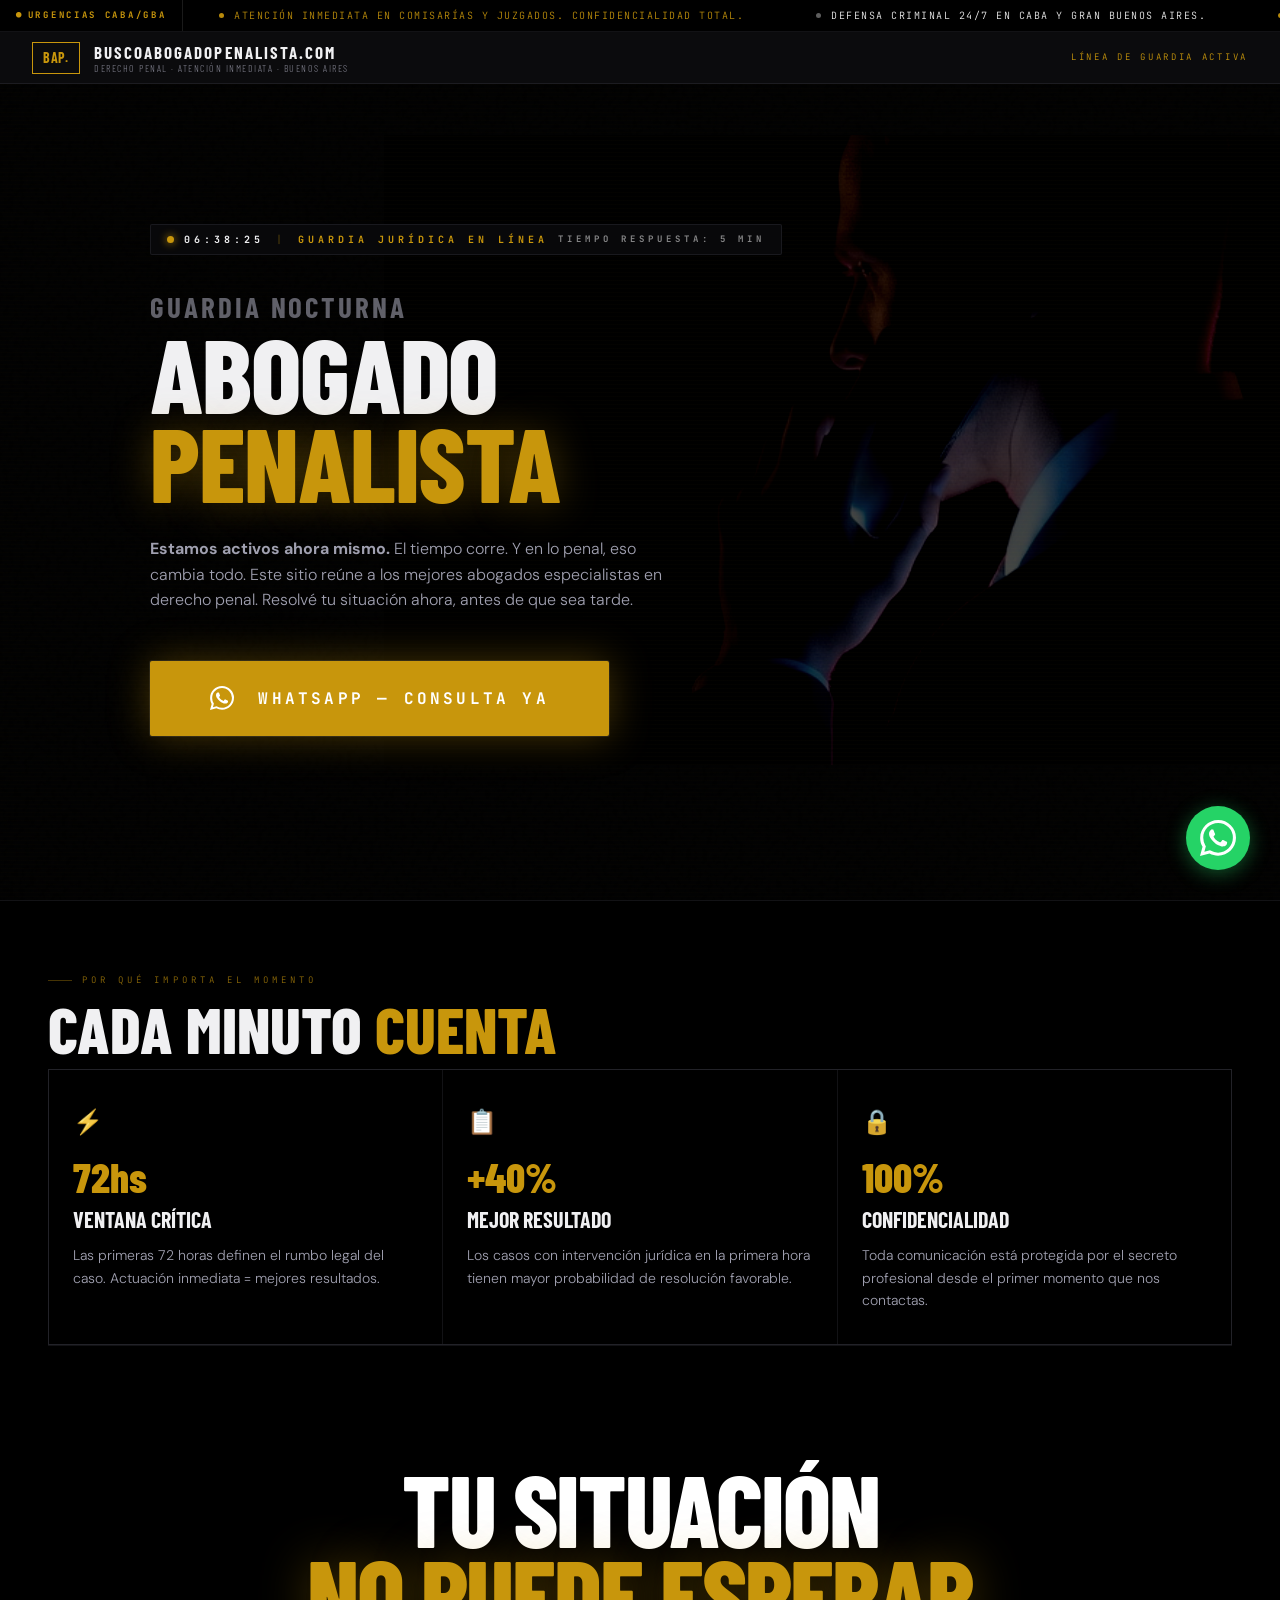
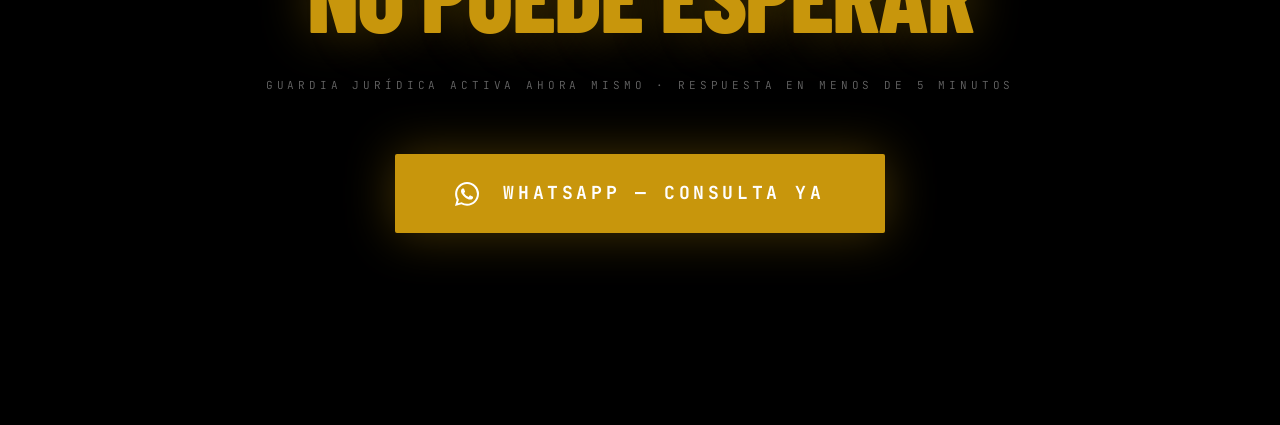
==== urgencia/index.html @ 3ae57761 "Ajuste de imagen hero en version mobile para mejor visibilidad del abogado" ====
<!DOCTYPE html>
<html lang="es">
<head>
<meta charset="UTF-8">
<meta name="viewport" content="width=device-width, initial-scale=1.0">
<title>Abogado Penalista Urgencias 24/7 en CABA y GBA</title>
<meta name="description" content="¿Necesitas un abogado penalista urgente en CABA o GBA? Defensa criminal 24/7, excarcelaciones, hábeas corpus y asistencia inmediata en comisarías.">
<link href="https://fonts.googleapis.com/css2?family=Barlow+Condensed:wght@400;600;700;800&family=JetBrains+Mono:wght@400;700&family=DM+Sans:wght@300;400;500;600&display=swap" rel="stylesheet">
<link rel="canonical" href="https://buscoabogadopenalista.com/urgencia/">
<link rel="icon" type="image/png" href="favicon.png">
<!-- Schema Markup LocalBusiness -->
<script type="application/ld+json">
{
  "@context": "https://schema.org",
  "@type": "LegalService",
  "name": "Abogado Penalista - Guardia de Urgencias",
  "image": "https://buscoabogadopenalista.com/GSC%20image.png",
  "url": "https://buscoabogadopenalista.com/urgencia/",
  "telephone": "+5491128011002",
  "address": {
    "@type": "PostalAddress",
    "streetAddress": "Carlos Pellegrini 713",
    "addressLocality": "Ciudad Autónoma de Buenos Aires",
    "postalCode": "C1009",
    "addressCountry": "AR"
  },
  "areaServed": ["Ciudad Autónoma de Buenos Aires", "Gran Buenos Aires"],
  "openingHoursSpecification": {
    "@type": "OpeningHoursSpecification",
    "dayOfWeek": [
      "Monday", "Tuesday", "Wednesday", "Thursday", "Friday", "Saturday", "Sunday"
    ],
    "opens": "00:00",
    "closes": "23:59"
  }
}
</script>
<style>
:root {
  --bg: #000000;
  --bg2: #000000;
  --bg-card: #08080a;
  --red: #c8960c; 
  --red2: #e8b830;
  --red-dim: rgba(200,150,12,0.12);
  --red-glow: rgba(200,150,12,0.35);
  --amber: #d4a020;
  --green: #a07828;
  --white: #f0f0f2;
  --muted: #a0a0b0;
  --muted2: #362a12;
  --border: rgba(180,180,200,0.10);
  --border2: rgba(180,180,200,0.20);
}

* { margin:0; padding:0; box-sizing:border-box; }
html { scroll-behavior: smooth; }
::-webkit-scrollbar { width: 3px; }
::-webkit-scrollbar-thumb { background: var(--red); }

body {
  background: var(--bg);
  color: var(--white);
  font-family: 'DM Sans', sans-serif;
  font-weight: 300;
  line-height: 1.7;
  font-size: 15px;
  overflow-x: hidden;
}

/* BACKGROUND IMAGE */
.hero-bg {
  position: absolute; top: 0; left: 0; width: 100%; height: 100%;
  object-fit: cover; object-position: right center; z-index: 0;
  filter: brightness(0.3) contrast(1.15) sepia(20%) saturate(1.1);
  pointer-events: none; transform: scale(0.7); transform-origin: right center;
}

/* ── NOISE OVERLAY ── */
body::before {
  content: '';
  position: fixed; inset: 0; z-index: 0;
  background-image: url("data:image/svg+xml,%3Csvg viewBox='0 0 200 200' xmlns='http://www.w3.org/2000/svg'%3E%3Cfilter id='n'%3E%3CfeTurbulence type='fractalNoise' baseFrequency='0.85' numOctaves='4' stitchTiles='stitch'/%3E%3C/filter%3E%3Crect width='100%25' height='100%25' filter='url(%23n)' opacity='0.04'/%3E%3C/svg%3E");
  pointer-events: none; opacity: 0.4;
}

body::after {
  content: '';
  position: fixed; inset: 0; z-index: 0;
  background: transparent;
  pointer-events: none;
}

/* ── TOP TICKER ── */
.ticker-wrap {
  position: fixed; top: 0; left: 0; right: 0; z-index: 200;
  background: var(--bg2);
  border-bottom: 1px solid var(--border);
  height: 32px; overflow: hidden;
  display: flex; align-items: center;
}
.ticker-label {
  flex-shrink: 0; background: #000; color: var(--red);
  font-family: 'JetBrains Mono', monospace; font-size: 9px; font-weight: 700;
  letter-spacing: 0.3em; text-transform: uppercase;
  padding: 0 16px; height: 100%; display: flex; align-items: center;
  border-right: 1px solid rgba(255,255,255,0.1); white-space: nowrap;
}
.ticker-label::before {
  content: '● '; color: var(--red); animation: blink 0.8s step-end infinite; margin-right:4px;
}
.ticker-track { flex: 1; overflow: hidden; position: relative; }
.ticker-inner {
  display: flex; gap: 0; animation: ticker 45s linear infinite; white-space: nowrap;
}
.ticker-item {
  font-family: 'JetBrains Mono', monospace; font-size: 10px; letter-spacing: 0.15em;
  color: #fff; padding: 0 36px; display: flex; align-items: center; gap: 10px; opacity: 0.92;
}
.ticker-item .ti-dot {
  width: 5px; height: 5px; border-radius: 50%; background: rgba(255,255,255,0.4); flex-shrink: 0;
}
.ticker-item.hot { color: var(--red); }
.ticker-item.hot .ti-dot { background: var(--red); }

@keyframes ticker {
  0% { transform: translateX(0); }
  100% { transform: translateX(-50%); }
}

/* ── NAV BAR ── */
.nav {
  position: fixed; top: 32px; left: 0; right: 0; z-index: 100;
  background: rgba(12, 12, 14, 0.96); backdrop-filter: blur(24px);
  border-bottom: 1px solid var(--border);
  display: flex; align-items: center; padding: 0 32px; height: 52px;
  justify-content: space-between;
}
.nav-logo { display:none; }
.nav-brand {
  display:flex; align-items:center; gap:14px;
  text-decoration:none;
}
.nav-brand-mark {
  width:48px; height:32px;
  border:1px solid var(--red);
  display:flex; align-items:center; justify-content:center;
  font-family: 'Barlow Condensed', sans-serif; font-size:14px; font-weight:700;
  color:var(--red); letter-spacing:0.03em;
}
.nav-brand-text {
  display:flex; flex-direction:column;
}
.nav-brand-name {
  font-family: 'Barlow Condensed', sans-serif; font-size:17px; font-weight:700;
  letter-spacing:0.12em; text-transform:uppercase;
  color:var(--white); line-height: 1.2;
}
.nav-brand-sub {
  font-family: 'Barlow Condensed', sans-serif; font-size:10px;
  letter-spacing:0.15em; text-transform:uppercase;
  color:var(--muted); opacity:0.8; line-height:1;
}
.nav-status {
  font-family: 'JetBrains Mono', monospace; font-size: 9px; letter-spacing: 0.3em; text-transform: uppercase;
  color: var(--red); display: flex; align-items: center; gap: 8px;
}
.nav-cta {
  background: var(--red); color: #fff; font-family: 'JetBrains Mono', monospace;
  font-size: 10px; font-weight: 700; letter-spacing: 0.2em;
  text-transform: uppercase; text-decoration: none;
  padding: 8px 20px; border-radius: 2px; border: 1px solid rgba(255,255,255,0.1);
  transition: all 0.2s; box-shadow: 0 0 20px rgba(200,150,12,0.3);
}
.nav-cta:hover {
  background: var(--red2); box-shadow: 0 0 30px rgba(200,150,12,0.5);
}

/* ── HERO ── */
.hero {
  position: relative; z-index: 1; min-height: 100vh;
  padding: 140px 48px 80px; display: flex; flex-direction: column; justify-content: center;
}
.hero::before {
  content: ''; position: absolute; inset: 0; z-index: 1;
  background: repeating-linear-gradient(0deg, transparent, transparent 3px, rgba(200,150,12,0.015) 3px, rgba(200,150,12,0.015) 4px);
  pointer-events: none; animation: scan 8s linear infinite;
}
@keyframes scan {
  0% { background-position: 0 0; }
  100% { background-position: 0 100px; }
}
.hero-glow {
  display: none;
}
@keyframes sweep {
  0% { transform: translateX(0) scaleX(1); }
  100% { transform: translateX(25%) scaleX(0.8); }
}

.hero-inner { position: relative; z-index: 2; max-width: 900px; }

.live-badge {
  display: inline-flex; align-items: center; gap: 10px;
  font-family: 'JetBrains Mono', monospace; font-size: 10px; font-weight: 700; letter-spacing: 0.4em;
  text-transform: uppercase; color: var(--red); border: 1px solid var(--border);
  padding: 6px 16px; border-radius: 2px; background: var(--bg-card); margin-bottom: 32px;
}
.live-badge .lb-dot {
  width: 7px; height: 7px; border-radius: 50%; background: var(--red);
  box-shadow: 0 0 8px var(--red); animation: blink 1s step-end infinite;
}
.live-badge .lb-time { color: rgba(255,255,255,0.5); font-size: 9px; }

@keyframes blink { 0%, 100% { opacity: 1; } 50% { opacity: 0; } }
@keyframes pulse-dot {
  0%, 100% { box-shadow: 0 0 10px var(--red), 0 0 20px var(--red-glow); }
  50% { box-shadow: 0 0 16px var(--red2), 0 0 35px var(--red-glow); }
}

.hero-headline {
  font-family: 'Barlow Condensed', sans-serif;
  font-size: clamp(54px, 9vw, 120px); font-weight: 800;
  line-height: 0.84; letter-spacing: -0.01em; color: var(--white); text-transform: uppercase;
}
.hero-headline .red { color: var(--red); text-shadow: 0 0 40px var(--red-glow); }
.hero-headline .dim {
  color: rgba(255,255,255,0.2); font-size: clamp(32px, 5vw, 64px); display: block;
}

.hero-sub {
  font-size: 18px; color: var(--muted); max-width: 520px; margin-top: 28px; line-height: 1.8;
}
.hero-sub strong { color: var(--white); font-weight: 500; }

/* CTA buttons */
.hero-actions { display: flex; gap: 16px; flex-wrap: wrap; margin-top: 44px; }
.btn-primary {
  background: var(--red); color: #fff; font-family: 'JetBrains Mono', monospace;
  font-size: 13px; font-weight: 700; letter-spacing: 0.2em; text-transform: uppercase; text-decoration: none;
  padding: 20px 44px; border-radius: 2px; border: none; cursor: pointer;
  display: inline-flex; align-items: center; gap: 12px;
  box-shadow: 0 0 0 1px rgba(255,255,255,0.08), 0 0 40px rgba(200,150,12,0.35); transition: all 0.2s;
  position: relative; overflow: hidden;
}
.btn-primary::after {
  content: ''; position: absolute; inset: 0;
  background: linear-gradient(90deg, transparent, rgba(255,255,255,0.1), transparent);
  transform: translateX(-100%); animation: shimmer 3s ease-in-out infinite;
}
@keyframes shimmer {
  0% { transform: translateX(-100%); }
  50%, 100% { transform: translateX(100%); }
}
.btn-primary:hover { box-shadow: 0 0 0 1px rgba(255,255,255,0.15), 0 0 60px rgba(200,150,12,0.5); transform: translateY(-1px); }

/* ── STATS ROW ── */
.stats-row {
  display: flex; gap: 0; flex-wrap: wrap; border-top: 1px solid var(--border); border-bottom: 1px solid var(--border);
  margin-top: 64px; position: relative; z-index: 2; background: rgba(12,12,14,0.6);
}
.stat-item {
  flex: 1; min-width: 160px; padding: 24px 32px; border-right: 1px solid var(--border); position: relative;
}
.stat-item:last-child { border-right: none; }
.stat-num {
  font-family: 'Barlow Condensed', sans-serif; font-size: 42px; font-weight: 700; line-height: 1; color: var(--red);
}
.stat-num.white { color: var(--white); }
.stat-num.amber { color: var(--amber); }
.stat-label {
  font-family: 'JetBrains Mono', monospace; font-size: 8px; letter-spacing: 0.35em; text-transform: uppercase;
  color: var(--muted); margin-top: 4px;
}

/* ── LIVE FEED SECTION ── */
.section {
  position: relative; z-index: 1; padding: 72px 48px; border-top: 1px solid var(--border);
}
.sec-eye {
  font-family: 'JetBrains Mono', monospace; font-size: 9px; letter-spacing: 0.45em; text-transform: uppercase;
  color: var(--red); opacity: 0.7; margin-bottom: 12px; display: flex; align-items: center; gap: 10px;
}
.sec-eye::before { content:''; flex: 0 0 24px; height:1px; background:var(--red); opacity:0.5; }
.sec-title {
  font-family: 'Barlow Condensed', sans-serif; font-size: clamp(36px, 5vw, 64px); font-weight: 800; text-transform: uppercase;
  line-height: 0.92; color: var(--white); margin-bottom: 10px;
}
.sec-title .red { color: var(--red); }
.sec-intro { color: var(--muted); font-size: 15px; max-width: 540px; margin-bottom: 40px; }

/* ── INCIDENT FEED ── */
.feed-container {
  display: grid; grid-template-columns: 1fr 340px; gap: 24px;
}
@media (max-width: 900px) { .feed-container { grid-template-columns: 1fr; } }

.feed-main { display: flex; flex-direction: column; gap: 1px; }

.feed-item {
  background: var(--bg-card); border: 1px solid var(--border); border-left: 3px solid transparent;
  padding: 22px 22px; display: flex; gap: 16px; align-items: flex-start;
  transition: all 0.2s; cursor: default; position: relative; overflow: hidden;
  animation: fadeIn 0.5s ease both;
}
.feed-item:hover { border-left-color: var(--red); background: var(--bg2); }
.feed-item.new { border-left-color: var(--red); animation: newItem 0.6s ease both; }
@keyframes newItem {
  0% { opacity: 0; transform: translateX(-8px); background: var(--bg2); }
  100% { opacity: 1; transform: translateX(0); background: var(--bg-card); }
}
@keyframes fadeIn {
  0% { opacity: 0; transform: translateY(6px); }
  100% { opacity: 1; transform: translateY(0); }
}
.fi-time {
  font-family: 'JetBrains Mono', monospace; font-size: 10px; color: var(--red); white-space: nowrap;
  flex-shrink: 0; padding-top: 2px; letter-spacing: 0.05em;
}
.fi-content { flex: 1; }
.fi-type {
  font-family: 'JetBrains Mono', monospace; font-size: 8px; letter-spacing: 0.35em; text-transform: uppercase;
  color: var(--muted); margin-bottom: 4px;
}
.fi-title { font-size: 14px; font-weight: 500; color: var(--white); line-height: 1.5; }
.fi-meta { font-family: 'JetBrains Mono', monospace; font-size: 9px; color: var(--muted); margin-top: 4px; }
.fi-badge {
  font-family: 'JetBrains Mono', monospace; font-size: 8px; letter-spacing: 0.2em; text-transform: uppercase;
  padding: 3px 8px; border-radius: 2px; white-space: nowrap; flex-shrink: 0; align-self: center;
}
.fi-badge.urgent { background: rgba(200,150,12,0.15); color: var(--red); border: 1px solid rgba(200,150,12,0.25); }
.fi-badge.active { background: rgba(160,120,40,0.08); color: var(--green); border: 1px solid rgba(160,120,40,0.2); }
.fi-badge.pending { background: rgba(212,160,32,0.1); color: var(--amber); border: 1px solid rgba(212,160,32,0.2); }

/* ── SIDEBAR PANEL ── */
.feed-sidebar { display: flex; flex-direction: column; gap: 16px; }
.sidebar-panel { background: var(--bg-card); border: 1px solid var(--border); padding: 22px; }
.sp-title {
  font-family: 'JetBrains Mono', monospace; font-size: 9px; letter-spacing: 0.35em; text-transform: uppercase;
  color: var(--red); margin-bottom: 18px; opacity: 0.8;
}

/* Clock */
.live-clock {
  font-family: 'Barlow Condensed', sans-serif; font-size: 56px; font-weight: 700; line-height: 1; color: var(--white);
  text-shadow: 0 0 20px var(--red-glow); letter-spacing: 0.05em;
}
.clock-date {
  font-family: 'JetBrains Mono', monospace; font-size: 10px; color: var(--muted); letter-spacing: 0.2em;
  text-transform: uppercase; margin-top: 4px;
}
.clock-status {
  margin-top: 16px; padding-top: 16px; border-top: 1px solid var(--border);
  display: flex; align-items: center; gap: 10px;
  font-family: 'JetBrains Mono', monospace; font-size: 10px; color: var(--green); letter-spacing: 0.15em;
}
.clock-status .csdot {
  width: 8px; height: 8px; border-radius: 50%; background: var(--green); flex-shrink: 0; box-shadow: 0 0 8px var(--green);
  animation: blink 1.5s ease-in-out infinite;
}

/* Crash counter */
.crash-counter { text-align: center; padding: 8px 0; }
.cc-num {
  font-family: 'Barlow Condensed', sans-serif; font-size: 80px; font-weight: 800; line-height: 1; color: var(--red);
  text-shadow: 0 0 40px var(--red-glow); display: block;
}
.cc-label {
  font-family: 'JetBrains Mono', monospace; font-size: 9px; letter-spacing: 0.3em; text-transform: uppercase;
  color: var(--muted); display: block; margin-top: 4px;
}
.cc-sub {
  font-family: 'JetBrains Mono', monospace; font-size: 8px; color: var(--red); margin-top: 8px; opacity: 0.7;
  display: flex; align-items: center; justify-content: center; gap: 6px;
}

/* ── WHY NOW BOX ── */
.urgency-grid {
  display: grid; grid-template-columns: repeat(auto-fit, minmax(240px, 1fr));
  gap: 1px; background: var(--border); border: 1px solid var(--border);
}
.ug-cell { background: var(--bg); padding: 32px 24px; transition: background 0.2s; }
.ug-cell:hover { background: var(--bg2); }
.ug-icon { font-size: 24px; margin-bottom: 12px; display: block; filter: grayscale(0.2); }
.ug-num { font-family: 'Barlow Condensed', sans-serif; font-size: 42px; font-weight: 800; line-height: 1; color: var(--red); }
.ug-title { font-family:'Barlow Condensed', sans-serif; font-size: 22px; font-weight: 700; text-transform: uppercase; color: var(--white); margin-top: 4px; margin-bottom: 6px; }
.ug-desc { font-size: 14px; color: var(--muted); line-height: 1.6; }

/* ── CONTACT FORM ── */
.contact-box { background: var(--bg-card); padding: 48px; border: 1px solid var(--border); border-top: 3px solid var(--red); margin-top: 40px; }
.cb-title { font-family: 'Barlow Condensed', sans-serif; font-size: 32px; font-weight: 700; color: var(--white); margin-bottom: 8px; text-transform: uppercase; }
.cb-desc { color: var(--muted); font-size: 14px; margin-bottom: 24px; }
.quick-form { display: grid; grid-template-columns: 1fr 1fr; gap: 16px; }
@media (max-width: 600px) { .quick-form { grid-template-columns: 1fr; } }
.q-input { background: var(--bg); border: 1px solid var(--border); padding: 16px 20px; color: var(--white); font-size: 16px; border-radius: 2px; outline: none; }
.q-input:focus { border-color: var(--red); }
.q-submit {
  grid-column: 1 / -1; background: #25D366; color: #fff; border: none; padding: 18px; font-size: 14px; font-weight: 700;
  text-transform: uppercase; letter-spacing: 0.1em; cursor: pointer; display: flex; align-items: center; justify-content: center; gap: 12px; border-radius: 2px; transition: 0.2s;
}
.q-submit:hover { background: #1ebd5a; }
.q-submit svg { width: 22px; height: 22px; fill: currentColor; }

/* ── FLOATING WHATSAPP ── */
.float-wa {
  position: fixed; bottom: 30px; right: 30px; z-index: 999;
  background: #25D366; width: 64px; height: 64px; border-radius: 50%;
  display: flex; align-items: center; justify-content: center;
  box-shadow: 0 4px 20px rgba(37,211,102,0.4); text-decoration: none; transition: 0.3s;
}
.float-wa:hover { transform: scale(1.1); }
.float-wa svg { width: 36px; height: 36px; fill: #fff; }


/* ══════════════════════════════════════════════ */
/* ══  MOBILE RESPONSIVE  ≤768px              ══ */
/* ══════════════════════════════════════════════ */
@media (max-width: 768px) {
  /* ── TICKER: hidden ── */
  .ticker-wrap { display: none; }

  /* ── NAV: compact ── */
  .nav {
    top: 0; height: 52px; padding: 0 16px;
  }
  .nav-brand-mark { width: 40px; height: 28px; font-size: 12px; }
  .nav-brand-name { font-size: 12px; letter-spacing: 0.08em; }
  .nav-brand-sub { font-size: 8px; letter-spacing: 0.1em; }
  .nav-status { display: none; }

  /* ── HERO: compact ── */
  .hero {
    padding: 80px 20px 50px; min-height: auto;
  }
  .hero-inner {
    padding: 0 !important;
  }
  .hero-bg {
    height: 70vw;
    object-position: center center;
    transform: scale(1.1); transform-origin: center;
    filter: brightness(0.2) contrast(1.15) sepia(20%) saturate(1.1);
  }
  .live-badge {
    font-size: 8px; letter-spacing: 0.2em;
    padding: 5px 10px; margin-bottom: 24px !important;
    flex-wrap: wrap; gap: 6px;
  }
  .live-badge .lb-time { font-size: 8px; }
  .hero-headline {
    font-size: clamp(36px, 9vw, 52px) !important; line-height: 0.88 !important;
    margin-bottom: 20px !important;
  }
  .hero-headline span:first-child {
    font-size: clamp(12px, 3vw, 14px) !important;
    letter-spacing: 0.15em !important; margin-bottom: 6px !important;
  }
  .hero-headline span:nth-child(2),
  .hero-headline span:nth-child(3) {
    font-size: clamp(36px, 11vw, 52px) !important;
  }
  .hero p {
    font-size: 14px !important; margin-bottom: 28px !important;
    line-height: 1.6 !important;
  }
  .btn-primary {
    padding: 16px 28px !important; font-size: 12px !important;
    letter-spacing: 0.15em; width: 100%; max-width: 340px;
    justify-content: center; border-radius: 6px;
  }
  .btn-primary svg {
    width: 20px !important; height: 20px !important;
  }

  /* ── STATS ROW ── */
  .stats-row {
    flex-direction: column; margin-top: 32px;
  }
  .stat-item {
    padding: 16px 20px; border-right: none;
    border-bottom: 1px solid var(--border);
    display: flex; align-items: center; gap: 12px;
  }
  .stat-item:last-child { border-bottom: none; }
  .stat-num { font-size: 28px; }
  .stat-label { font-size: 8px; margin-top: 0; }

  /* ── SECTIONS ── */
  .section { padding: 48px 20px; }
  .sec-eye { font-size: 8px; letter-spacing: 0.3em; margin-bottom: 8px; }
  .sec-title { font-size: clamp(28px, 8vw, 40px); margin-bottom: 8px; }
  .sec-intro { font-size: 14px; margin-bottom: 24px; }

  /* ── URGENCY CARDS: horizontal scroll ── */
  .urgency-grid {
    display: flex; overflow-x: auto; scroll-snap-type: x mandatory;
    -webkit-overflow-scrolling: touch; gap: 0;
    border: none; background: none;
    padding-bottom: 12px;
  }
  .urgency-grid::-webkit-scrollbar { display: none; }
  .ug-cell {
    flex: 0 0 82vw; min-width: 82vw; scroll-snap-align: start;
    padding: 24px 20px; border: 1px solid var(--border);
    margin-right: 8px; border-radius: 4px;
  }
  .ug-icon { font-size: 20px; margin-bottom: 8px; }
  .ug-num { font-size: clamp(36px, 10vw, 48px); }
  .ug-title { font-size: 16px; margin-top: 4px; margin-bottom: 6px; }
  .ug-desc {
    font-size: 13px; line-height: 1.5;
    display: -webkit-box; -webkit-line-clamp: 3;
    -webkit-box-orient: vertical; overflow: hidden;
  }

  /* ── FINAL CTA ── */
  .final-cta {
    padding: 60px 20px !important;
  }
  .final-cta h2 {
    font-size: clamp(36px, 10vw, 64px) !important; margin-bottom: 24px !important;
  }
  .final-cta p {
    font-size: 9px !important; letter-spacing: 0.25em !important;
    margin-bottom: 32px !important;
  }
  .final-cta .btn-primary {
    padding: 18px 32px !important; font-size: 14px !important;
    max-width: 340px; border-radius: 8px;
    height: auto; letter-spacing: 0.12em;
  }

  /* ── FEED ── */
  .feed-container { gap: 12px; }
  .feed-sidebar { display: none; }
  .feed-item { padding: 14px 16px; gap: 10px; }
  .fi-title { font-size: 13px; }
  .fi-time { font-size: 9px; }

  /* ── CONTACT BOX ── */
  .contact-box { padding: 28px 20px; }
  .cb-title { font-size: 24px; }

  /* ── FLOATING WA ── */
  .float-wa {
    bottom: 20px; right: 16px; width: 52px; height: 52px;
  }
  .float-wa svg { width: 28px; height: 28px; }

  /* ── SAFE AREA ── */
  .nav { padding-top: env(safe-area-inset-top, 0); }
  .float-wa { bottom: calc(20px + env(safe-area-inset-bottom, 0)); }
}
</style>
</head>
<body>

<!-- TICKER -->
<div class="ticker-wrap">
  <div class="ticker-label">URGENCIAS CABA/GBA</div>
  <div class="ticker-track">
    <div class="ticker-inner" id="tickerTop">
      <div class="ticker-item hot"><div class="ti-dot"></div>ATENCIÓN INMEDIATA EN COMISARÍAS Y JUZGADOS. CONFIDENCIALIDAD TOTAL.</div>
      <div class="ticker-item"><div class="ti-dot"></div>DEFENSA CRIMINAL 24/7 EN CABA Y GRAN BUENOS AIRES.</div>
      <div class="ticker-item hot"><div class="ti-dot"></div>EXCARCELACIONES Y HÁBEAS CORPUS TRAMITADOS EN EL DÍA.</div>
      <div class="ticker-item"><div class="ti-dot"></div>LOS PRIMEROS MINUTOS DE UNA DETENCIÓN SON CRÍTICOS. CONTACTA AHORA.</div>
      <div class="ticker-item hot"><div class="ti-dot"></div>ATENCIÓN INMEDIATA EN COMISARÍAS Y JUZGADOS. CONFIDENCIALIDAD TOTAL.</div>
      <div class="ticker-item"><div class="ti-dot"></div>DEFENSA CRIMINAL 24/7 EN CABA Y GRAN BUENOS AIRES.</div>
    </div>
  </div>
</div>

<!-- NAV -->
<nav class="nav">
  <a href="../" class="nav-brand">
    <div class="nav-brand-mark">BAP.</div>
    <div class="nav-brand-text">
      <span class="nav-brand-name">buscoabogadopenalista.com</span>
      <span class="nav-brand-sub">Derecho Penal · Atención Inmediata · Buenos Aires</span>
    </div>
  </a>
  <div class="nav-status">
    <span>LÍNEA DE GUARDIA ACTIVA</span>
  </div>

</nav>

<!-- HERO -->
<section class="hero">
  <img src="Imagen Abogado.jpeg" alt="Abogado Penalista Urgencia" class="hero-bg" />
  <div class="hero-glow"></div>
  <div class="hero-inner" style="text-align: left; padding: 0 5vw 0 8vw; width: 100%;">
    <div class="live-badge" style="justify-content: flex-start; margin-bottom: 40px;">
      <div class="lb-dot"></div>
      <span id="heroClock" style="color: var(--white); font-weight: 700;">00:00:00</span>
      <span style="opacity: 0.3; margin: 0 2px;">|</span>
      <span>GUARDIA JURÍDICA EN LÍNEA</span>
      <span class="lb-time">TIEMPO RESPUESTA: 5 MIN</span>
    </div>
    <h1 class="hero-headline" style="text-align: left; margin-bottom: 30px; line-height: 0.85;">
      <span style="font-size: clamp(17px, 3vw, 29px); display: block; color: var(--muted); opacity: 0.6; font-family: 'Barlow Condensed', sans-serif; font-weight: 700; text-transform: uppercase; letter-spacing: 0.1em; margin-bottom: 8px;">GUARDIA NOCTURNA</span>
      <span style="font-size: clamp(42px, 9vw, 105px); display: block; color: var(--white); font-family: 'Barlow Condensed', sans-serif; font-weight: 800; text-transform: uppercase;">ABOGADO</span>
      <span style="font-size: clamp(42px, 9vw, 105px); display: block; color: var(--red); text-shadow: 0 0 40px var(--red-glow); font-family: 'Barlow Condensed', sans-serif; font-weight: 800; text-transform: uppercase; margin-bottom: 0;">PENALISTA</span>
    </h1>
    <p style="font-family: 'DM Sans', sans-serif; font-size: 16px; color: var(--muted); max-width: 540px; margin-bottom: 48px; line-height: 1.6; text-align: left;">
      <strong>Estamos activos ahora mismo.</strong> El tiempo corre. Y en lo penal, eso cambia todo. Este sitio reúne a los mejores abogados especialistas en derecho penal. Resolvé tu situación ahora, antes de que sea tarde.
    </p>
    <div class="hero-actions" style="justify-content: flex-start;">
      <a href="https://wa.me/5491128011002" class="btn-primary" target="_blank" style="padding: 24px 60px; font-size: 16px;">
        <svg width="24" height="24" viewBox="0 0 24 24" fill="currentColor" style="margin-right: 12px;"><path d="M17.472 14.382c-.297-.149-1.758-.867-2.03-.967-.273-.099-.471-.148-.67.15-.197.297-.767.966-.94 1.164-.173.199-.347.223-.644.075-.297-.15-1.255-.463-2.39-1.475-.883-.788-1.48-1.761-1.653-2.059-.173-.297-.018-.458.13-.606.134-.133.298-.347.446-.52.149-.174.198-.298.298-.497.099-.198.05-.371-.025-.52-.075-.149-.669-1.612-.916-2.207-.242-.579-.487-.5-.669-.51-.173-.008-.371-.01-.57-.01-.198 0-.52.074-.792.372-.272.297-1.04 1.016-1.04 2.479 0 1.462 1.065 2.875 1.213 3.074.149.198 2.096 3.2 5.077 4.487.709.306 1.262.489 1.694.625.712.227 1.36.195 1.871.118.571-.085 1.758-.719 2.006-1.413.248-.694.248-1.289.173-1.413-.074-.124-.272-.198-.57-.347m-5.421 7.403h-.004a9.87 9.87 0 01-5.031-1.378l-.361-.214-3.741.982.998-3.648-.235-.374a9.86 9.86 0 01-1.51-5.26c.001-5.45 4.436-9.884 9.888-9.884 2.64 0 5.122 1.03 6.988 2.898a9.825 9.825 0 012.893 6.994c-.003 5.45-4.437 9.884-9.885 9.884m8.413-18.297A11.815 11.815 0 0012.05 0C5.495 0 .104 5.396.101 11.954c0 2.096.549 4.145 1.595 5.945L0 24l6.335-1.652c1.728.948 3.69 1.446 5.71 1.447h.005c6.554 0 11.947-5.395 11.95-11.953a11.815 11.815 0 00-3.536-8.42"/></svg>
        WHATSAPP — CONSULTA YA
      </a>
    </div>
  </div>


</section>



<!-- WHY NOW -->
<section class="section section-alt">
  <div class="sec-eye">Por qué importa el momento</div>
  <h2 class="sec-title">CADA MINUTO <span class="red">CUENTA</span></h2>
  <div class="urgency-grid">
    <div class="ug-cell">
      <span class="ug-icon">⚡</span>
      <div class="ug-num">72hs</div>
      <div class="ug-title">Ventana crítica</div>
      <div class="ug-desc">Las primeras 72 horas definen el rumbo legal del caso. Actuación inmediata = mejores resultados.</div>
    </div>
    <div class="ug-cell">
      <span class="ug-icon">📋</span>
      <div class="ug-num">+40%</div>
      <div class="ug-title">Mejor resultado</div>
      <div class="ug-desc">Los casos con intervención jurídica en la primera hora tienen mayor probabilidad de resolución favorable.</div>
    </div>
    <div class="ug-cell">
      <span class="ug-icon">🔒</span>
      <div class="ug-num">100%</div>
      <div class="ug-title">Confidencialidad</div>
      <div class="ug-desc">Toda comunicación está protegida por el secreto profesional desde el primer momento que nos contactas.</div>
    </div>
  </div>
  
  <div class="final-cta" style="text-align: center; padding: 120px 24px; border-top: 1px solid var(--border); background: #000; display: flex; flex-direction: column; align-items: center; justify-content: center;">
    <h2 style="font-family: 'Barlow Condensed', sans-serif; font-size: clamp(48px, 10vw, 100px); font-weight: 800; line-height: 0.85; text-transform: uppercase; margin-bottom: 40px; letter-spacing: -0.02em;">
      <span style="color: #fff; display: block;">TU SITUACIÓN</span>
      <span style="color: var(--red); display: block; text-shadow: 0 0 50px var(--red-glow);">NO PUEDE ESPERAR</span>
    </h2>
    <p style="font-family: 'JetBrains Mono', monospace; font-size: 11px; letter-spacing: 0.35em; color: rgba(255,255,255,0.4); margin-bottom: 60px; text-transform: uppercase;">
      GUARDIA JURÍDICA ACTIVA AHORA MISMO · RESPUESTA EN MENOS DE 5 MINUTOS
    </p>
    <a href="https://wa.me/5491128011002" class="btn-primary" style="padding: 24px 60px; font-size: 18px; background: var(--red); box-shadow: 0 0 50px var(--red-glow); border: none;">
      <svg width="24" height="24" viewBox="0 0 24 24" fill="currentColor" style="margin-right: 12px;"><path d="M17.472 14.382c-.297-.149-1.758-.867-2.03-.967-.273-.099-.471-.148-.67.15-.197.297-.767.966-.94 1.164-.173.199-.347.223-.644.075-.297-.15-1.255-.463-2.39-1.475-.883-.788-1.48-1.761-1.653-2.059-.173-.297-.018-.458.13-.606.134-.133.298-.347.446-.52.149-.174.198-.298.298-.497.099-.198.05-.371-.025-.52-.075-.149-.669-1.612-.916-2.207-.242-.579-.487-.5-.669-.51-.173-.008-.371-.01-.57-.01-.198 0-.52.074-.792.372-.272.297-1.04 1.016-1.04 2.479 0 1.462 1.065 2.875 1.213 3.074.149.198 2.096 3.2 5.077 4.487.709.306 1.262.489 1.694.625.712.227 1.36.195 1.871.118.571-.085 1.758-.719 2.006-1.413.248-.694.248-1.289.173-1.413-.074-.124-.272-.198-.57-.347m-5.421 7.403h-.004a9.87 9.87 0 01-5.031-1.378l-.361-.214-3.741.982.998-3.648-.235-.374a9.86 9.86 0 01-1.51-5.26c.001-5.45 4.436-9.884 9.888-9.884 2.64 0 5.122 1.03 6.988 2.898a9.825 9.825 0 012.893 6.994c-.003 5.45-4.437 9.884-9.885 9.884m8.413-18.297A11.815 11.815 0 0012.05 0C5.495 0 .104 5.396.101 11.954c0 2.096.549 4.145 1.595 5.945L0 24l6.335-1.652c1.728.948 3.69 1.446 5.71 1.447h.005c6.554 0 11.947-5.395 11.95-11.953a11.815 11.815 0 00-3.536-8.42"/></svg>
      WHATSAPP — CONSULTA YA
    </a>
  </div>
</section>

<!-- FLOATING WPP -->
<a href="https://wa.me/5491128011002" class="float-wa" target="_blank" aria-label="Abrir WhatsApp">
  <svg viewBox="0 0 24 24"><path d="M17.472 14.382c-.297-.149-1.758-.867-2.03-.967-.273-.099-.471-.148-.67.15-.197.297-.767.966-.94 1.164-.173.199-.347.223-.644.075-.297-.15-1.255-.463-2.39-1.475-.883-.788-1.48-1.761-1.653-2.059-.173-.297-.018-.458.13-.606.134-.133.298-.347.446-.52.149-.174.198-.298.298-.497.099-.198.05-.371-.025-.52-.075-.149-.669-1.612-.916-2.207-.242-.579-.487-.5-.669-.51-.173-.008-.371-.01-.57-.01-.198 0-.52.074-.792.372-.272.297-1.04 1.016-1.04 2.479 0 1.462 1.065 2.875 1.213 3.074.149.198 2.096 3.2 5.077 4.487.709.306 1.262.489 1.694.625.712.227 1.36.195 1.871.118.571-.085 1.758-.719 2.006-1.413.248-.694.248-1.289.173-1.413-.074-.124-.272-.198-.57-.347m-5.421 7.403h-.004a9.87 9.87 0 01-5.031-1.378l-.361-.214-3.741.982.998-3.648-.235-.374a9.86 9.86 0 01-1.51-5.26c.001-5.45 4.436-9.884 9.888-9.884 2.64 0 5.122 1.03 6.988 2.898a9.825 9.825 0 012.893 6.994c-.003 5.45-4.437 9.884-9.885 9.884m8.413-18.297A11.815 11.815 0 0012.05 0C5.495 0 .104 5.396.101 11.954c0 2.096.549 4.145 1.595 5.945L0 24l6.335-1.652c1.728.948 3.69 1.446 5.71 1.447h.005c6.554 0 11.947-5.395 11.95-11.953a11.815 11.815 0 00-3.536-8.42"/></svg>
</a>

<script>
// CLOCK
function updateClock() {
  const d = new Date();
  const timeStr = d.getHours().toString().padStart(2,'0') + ':' + 
                  d.getMinutes().toString().padStart(2,'0') + ':' + 
                  d.getSeconds().toString().padStart(2,'0');
  
  if (document.getElementById('heroClock')) {
    document.getElementById('heroClock').textContent = timeStr;
  }
}
setInterval(updateClock, 1000);
updateClock();

// WHATSAPP QUCIK FORM
const urgencyForm = document.getElementById('urgencyForm');
if (urgencyForm) {
  urgencyForm.addEventListener('submit', function(e) {
    e.preventDefault();
    const name = this.elements['name'].value.trim();
    const phone = this.elements['phone'].value.trim();
    
    const whatsappNumber = '5491128011002'; // Business WhatsApp
    const text = `🚨 *URGENCIA PENAL* 🚨\n\n*Nombre:* ${name}\n*Teléfono:* ${phone}\n\n*Mensaje:* Necesito asistencia jurídica inmediata. Por favor contactarme a la brevedad.`;
    
    const encodedText = encodeURIComponent(text);
    const whatsappUrl = `https://wa.me/${whatsappNumber}?text=${encodedText}`;
    
    window.open(whatsappUrl, '_blank');
    this.reset();
  });
}
</script>
</body>
</html>
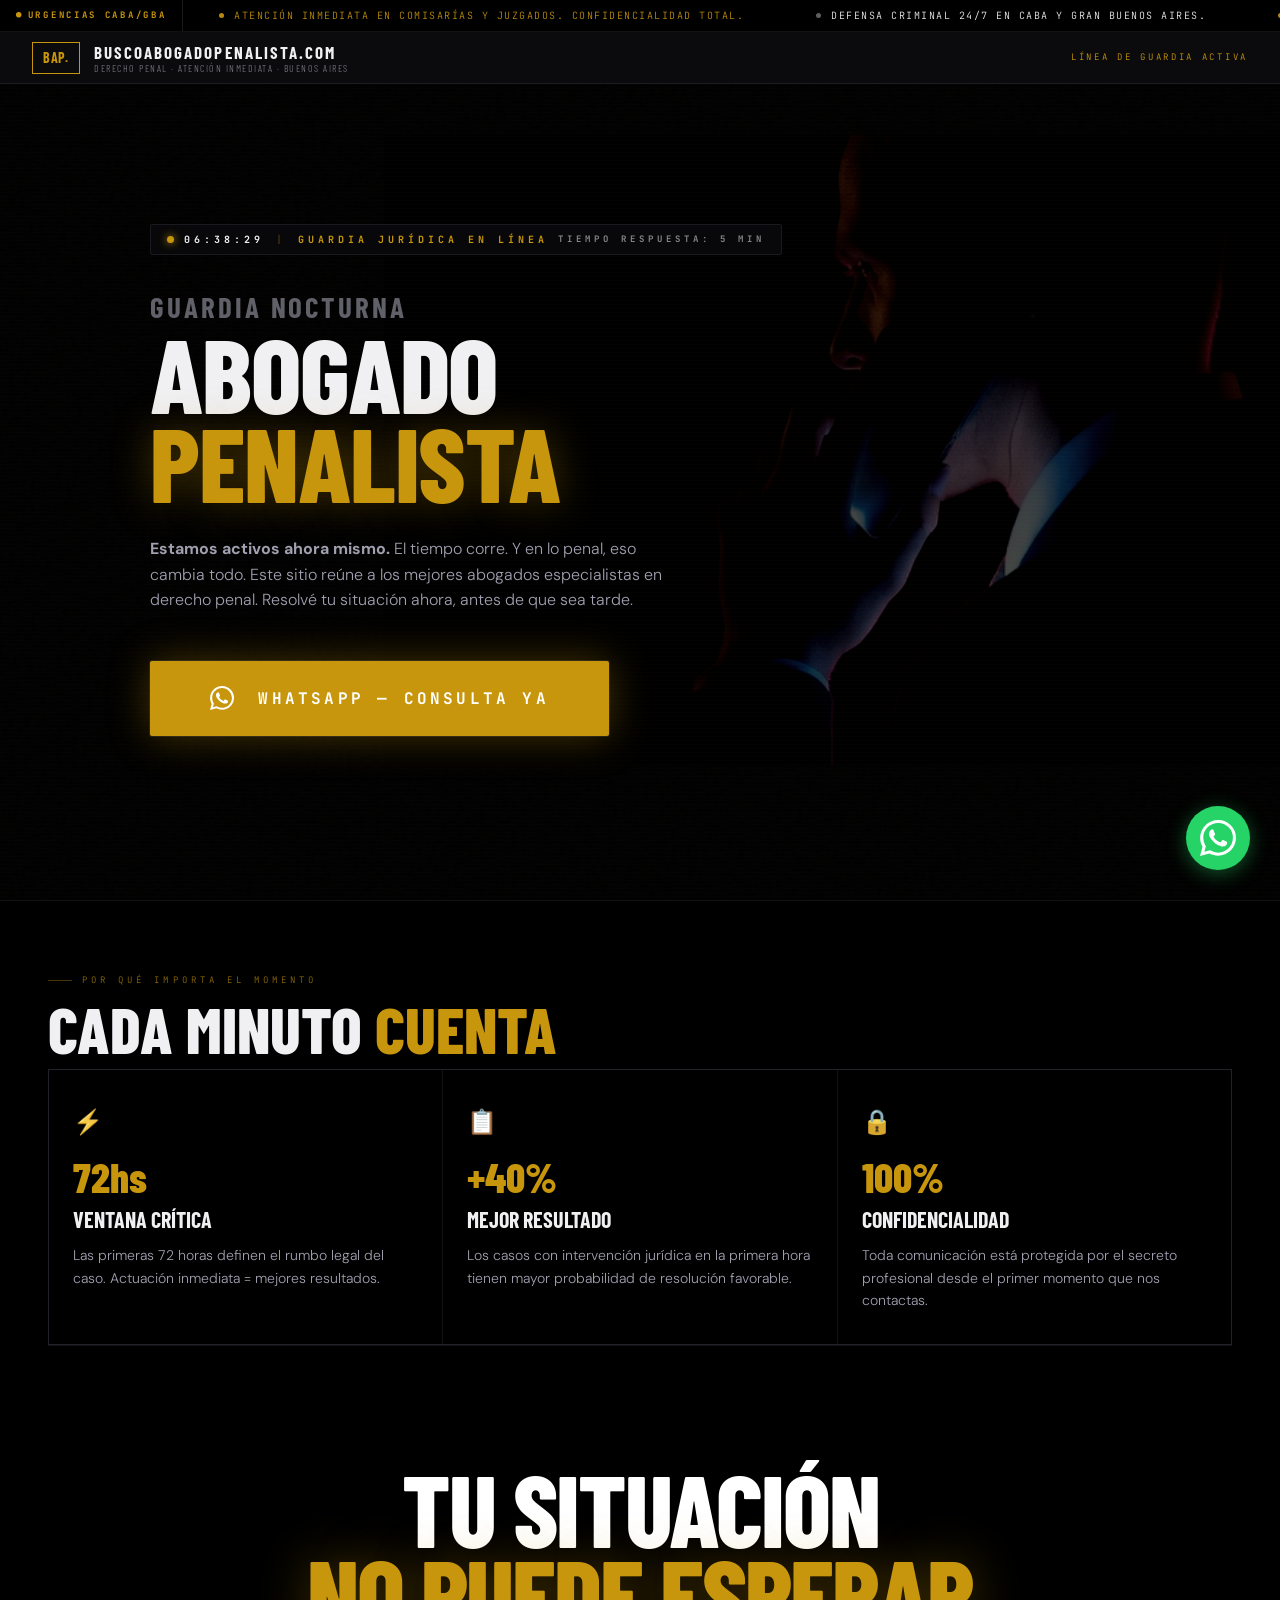
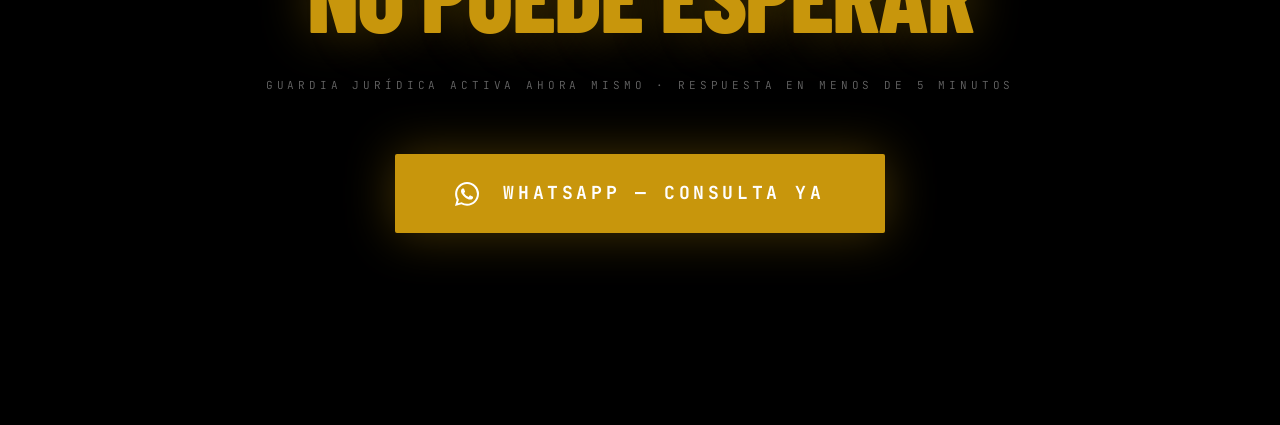
==== commit c0465892: "Ajuste fino de posicionamiento de imagen hero para mostrar al abogado en movil" ====
--- a/urgencia/index.html
+++ b/urgencia/index.html
@@ -436,8 +436,8 @@
     padding: 0 !important;
   }
   .hero-bg {
-    height: 70vw;
-    object-position: center center;
+    height: 85vw;
+    object-position: 90% 10%;
     transform: scale(1.1); transform-origin: center;
     filter: brightness(0.2) contrast(1.15) sepia(20%) saturate(1.1);
   }
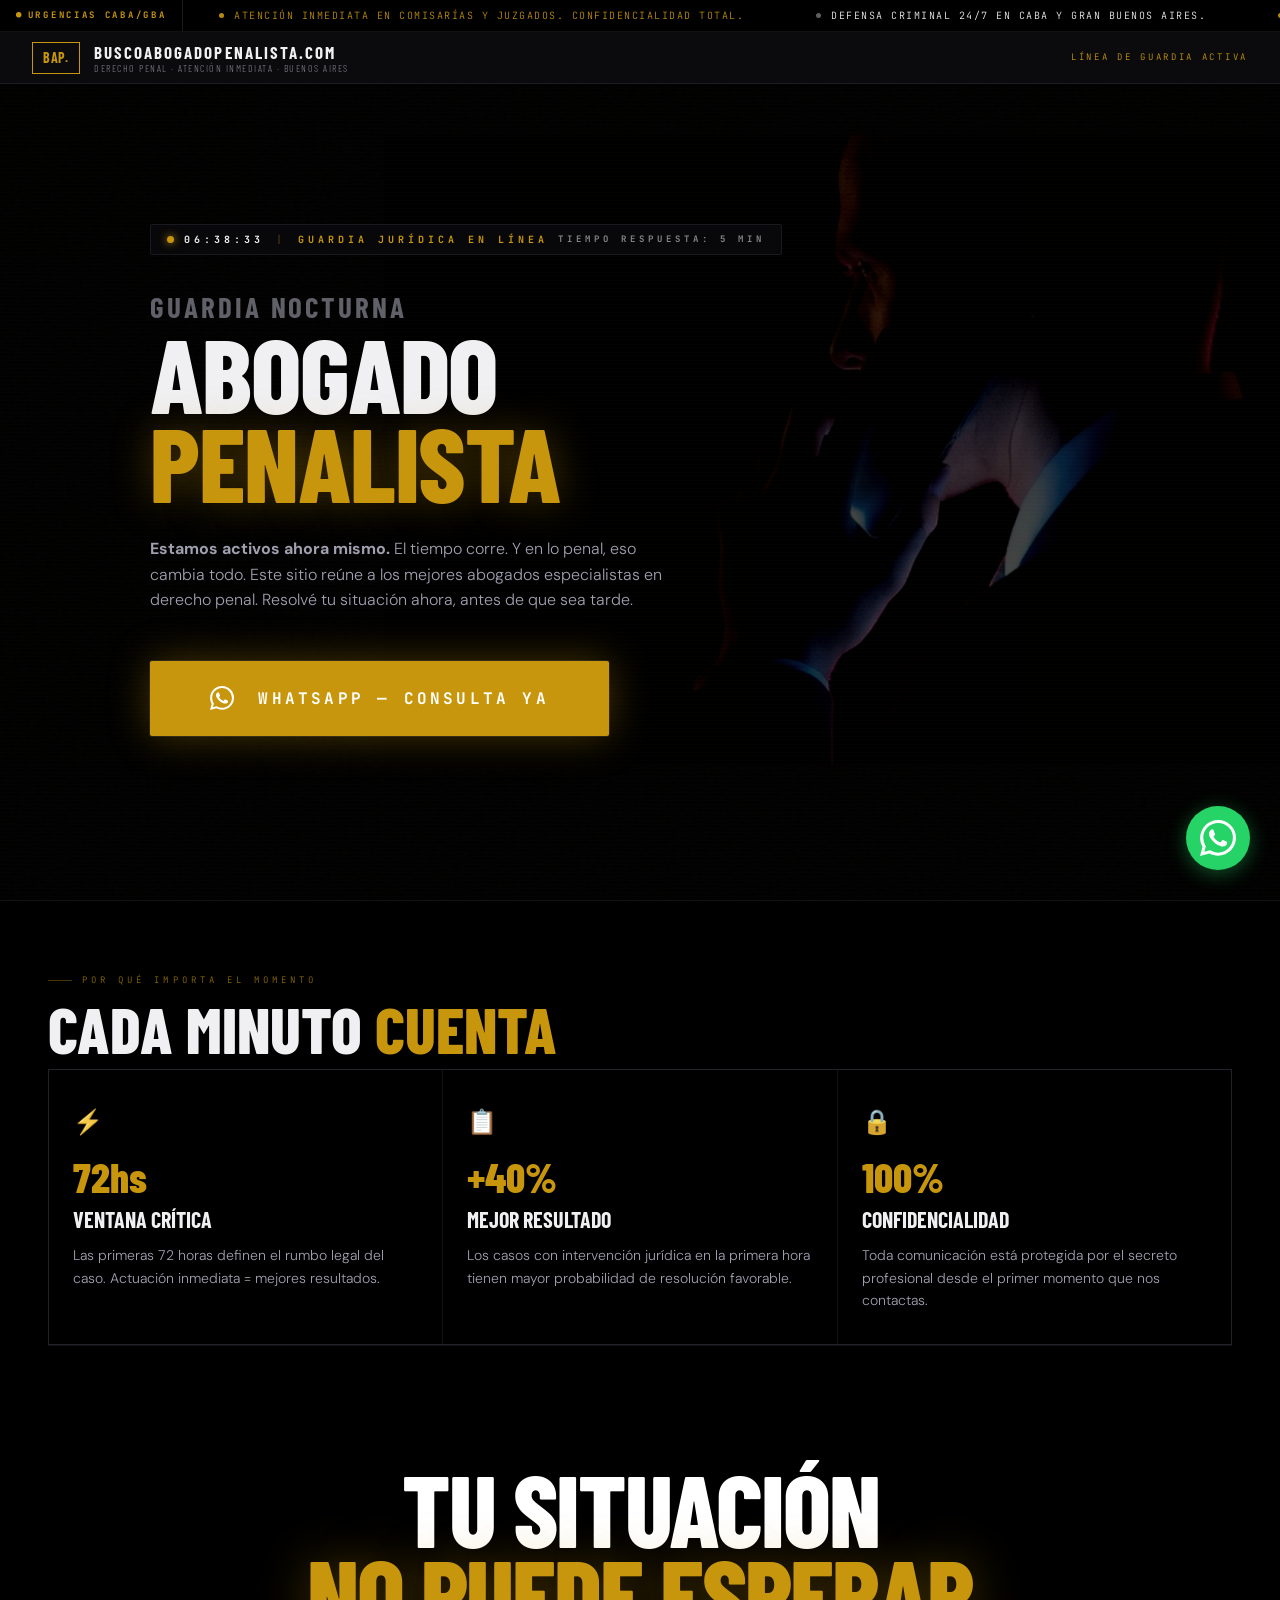
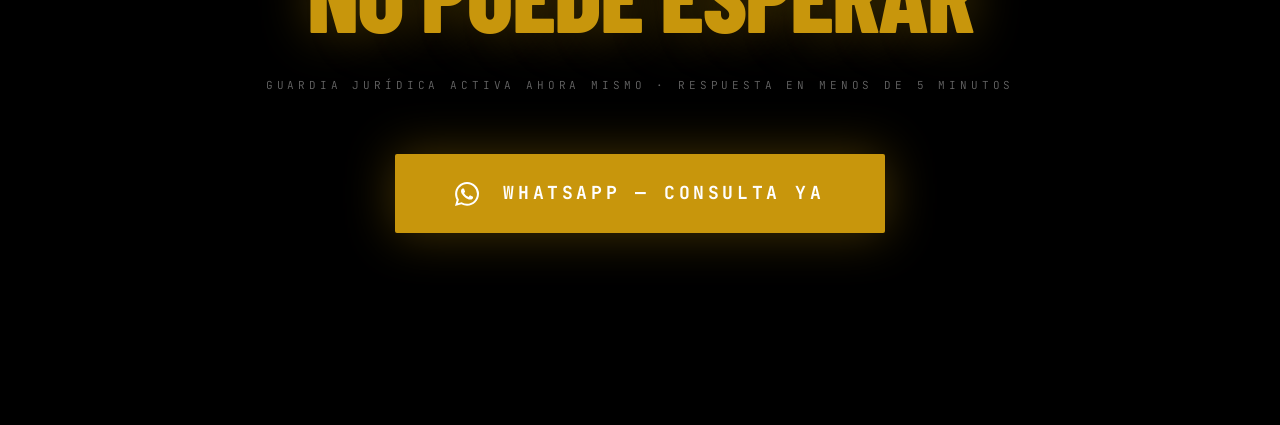
==== commit e6723c76: "Integracion de Google Tag Manager (GTM-KFPSWRZ3) en index y urgencia" ====
--- a/urgencia/index.html
+++ b/urgencia/index.html
@@ -2,6 +2,13 @@
 <html lang="es">
 <head>
 <meta charset="UTF-8">
+<!-- Google Tag Manager -->
+<script>(function(w,d,s,l,i){w[l]=w[l]||[];w[l].push({'gtm.start':
+new Date().getTime(),event:'gtm.js'});var f=d.getElementsByTagName(s)[0],
+j=d.createElement(s),dl=l!='dataLayer'?'&l='+l:'';j.async=true;j.src=
+'https://www.googletagmanager.com/gtm.js?id='+i+dl;f.parentNode.insertBefore(j,f);
+})(window,document,'script','dataLayer','GTM-KFPSWRZ3');</script>
+<!-- End Google Tag Manager -->
 <meta name="viewport" content="width=device-width, initial-scale=1.0">
 <title>Abogado Penalista Urgencias 24/7 en CABA y GBA</title>
 <meta name="description" content="¿Necesitas un abogado penalista urgente en CABA o GBA? Defensa criminal 24/7, excarcelaciones, hábeas corpus y asistencia inmediata en comisarías.">
@@ -554,6 +561,10 @@
 </style>
 </head>
 <body>
+<!-- Google Tag Manager (noscript) -->
+<noscript><iframe src="https://www.googletagmanager.com/ns.html?id=GTM-KFPSWRZ3"
+height="0" width="0" style="display:none;visibility:hidden"></iframe></noscript>
+<!-- End Google Tag Manager (noscript) -->
 
 <!-- TICKER -->
 <div class="ticker-wrap">
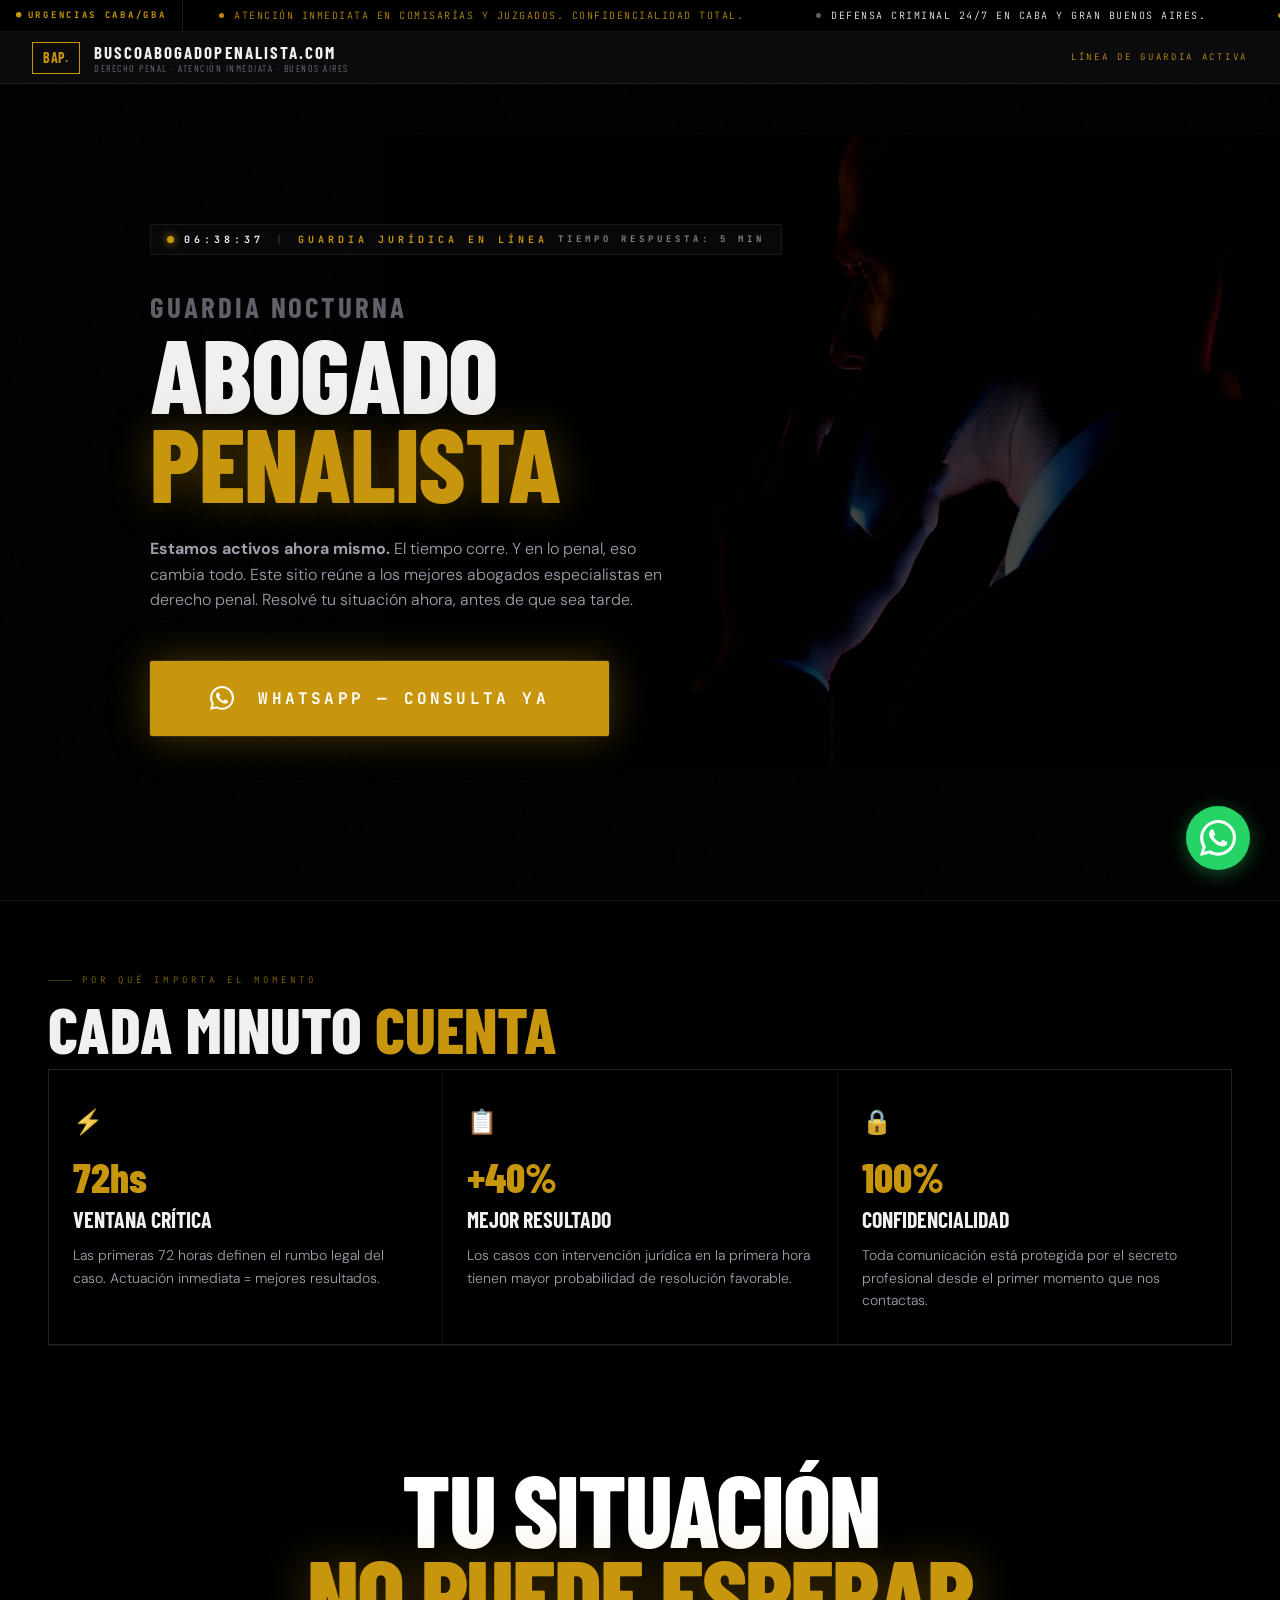
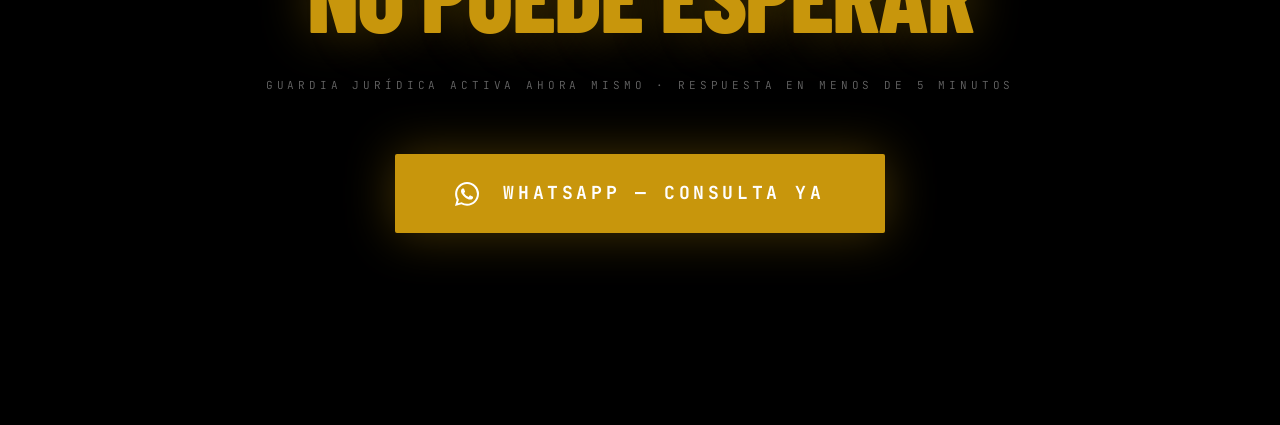
==== commit c1687261: "feat: update GTM and Analytics IDs to new account (GTM-WXVXZM6D)" ====
--- a/urgencia/index.html
+++ b/urgencia/index.html
@@ -7,7 +7,7 @@
 new Date().getTime(),event:'gtm.js'});var f=d.getElementsByTagName(s)[0],
 j=d.createElement(s),dl=l!='dataLayer'?'&l='+l:'';j.async=true;j.src=
 'https://www.googletagmanager.com/gtm.js?id='+i+dl;f.parentNode.insertBefore(j,f);
-})(window,document,'script','dataLayer','GTM-KFPSWRZ3');</script>
+})(window,document,'script','dataLayer','GTM-WXVXZM6D');</script>
 <!-- End Google Tag Manager -->
 <meta name="viewport" content="width=device-width, initial-scale=1.0">
 <title>Abogado Penalista Urgencias 24/7 en CABA y GBA</title>
@@ -562,7 +562,7 @@
 </head>
 <body>
 <!-- Google Tag Manager (noscript) -->
-<noscript><iframe src="https://www.googletagmanager.com/ns.html?id=GTM-KFPSWRZ3"
+<noscript><iframe src="https://www.googletagmanager.com/ns.html?id=GTM-WXVXZM6D"
 height="0" width="0" style="display:none;visibility:hidden"></iframe></noscript>
 <!-- End Google Tag Manager (noscript) -->
 
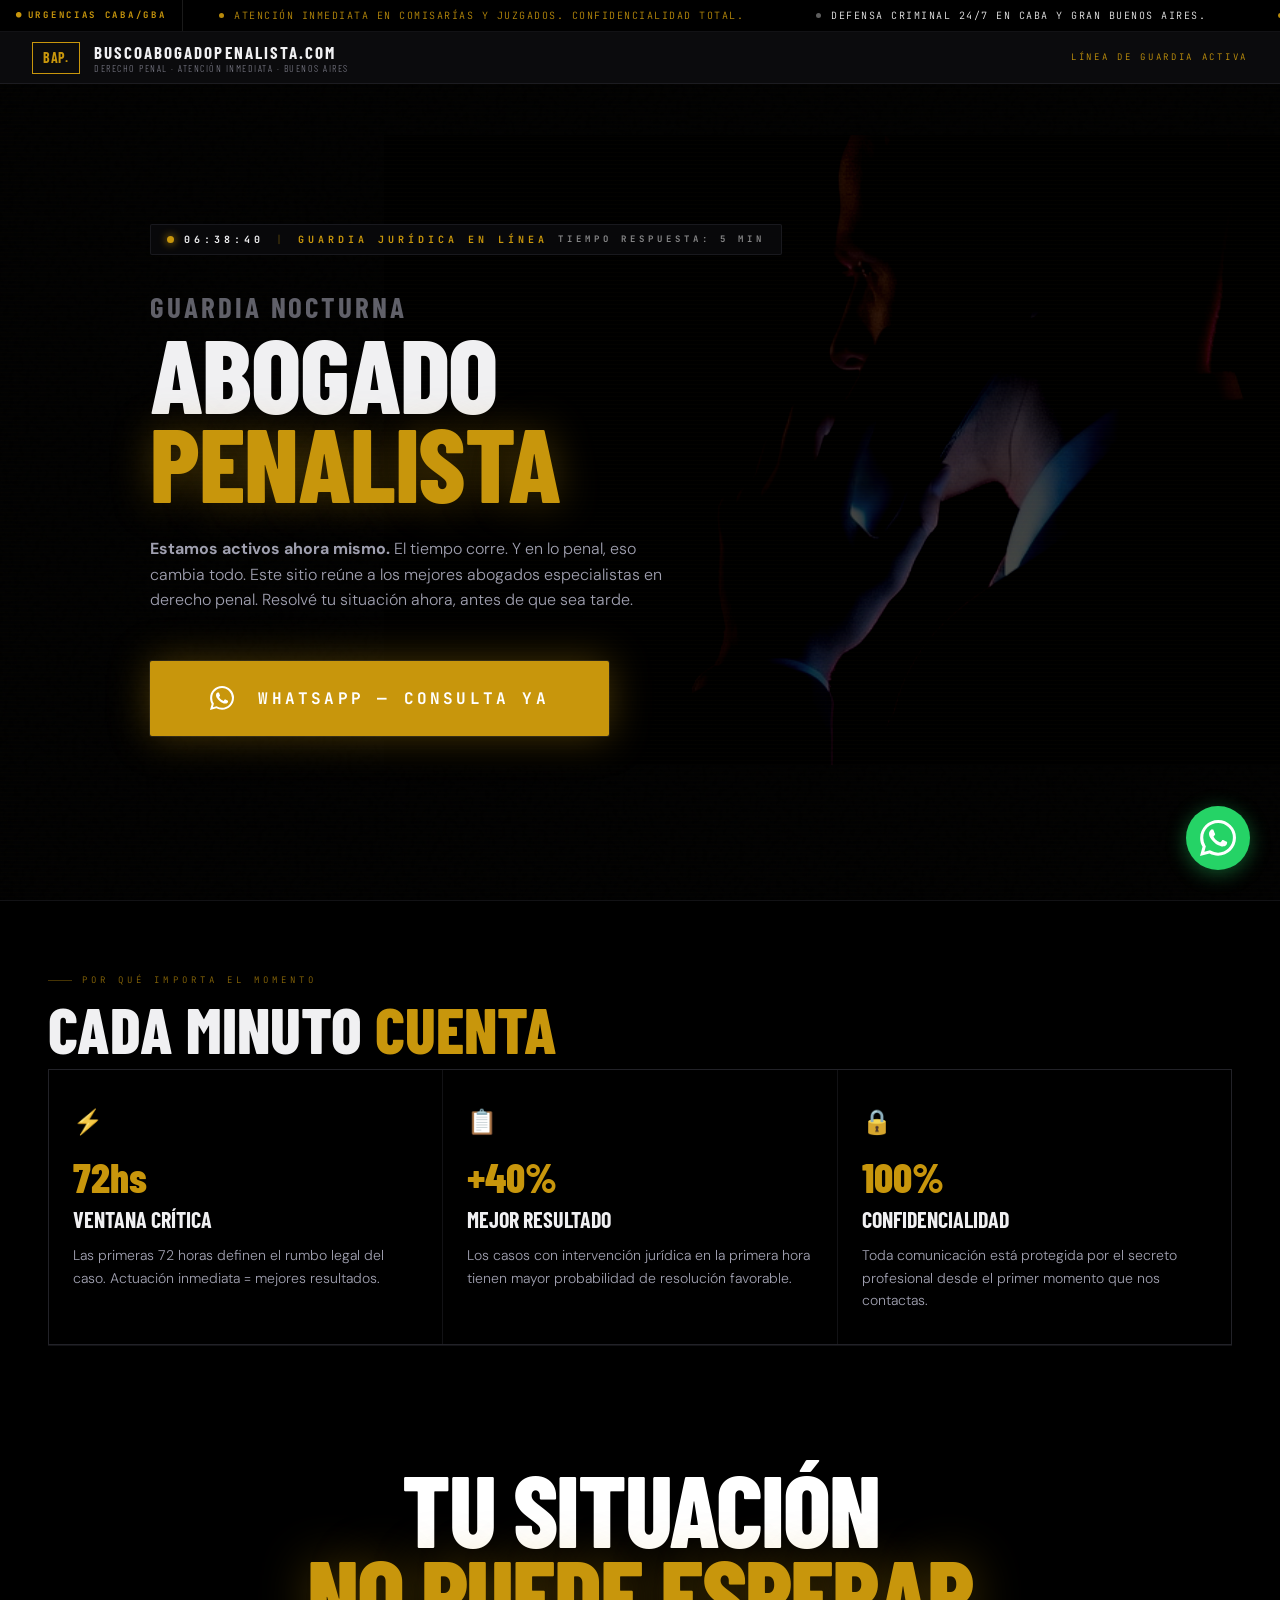
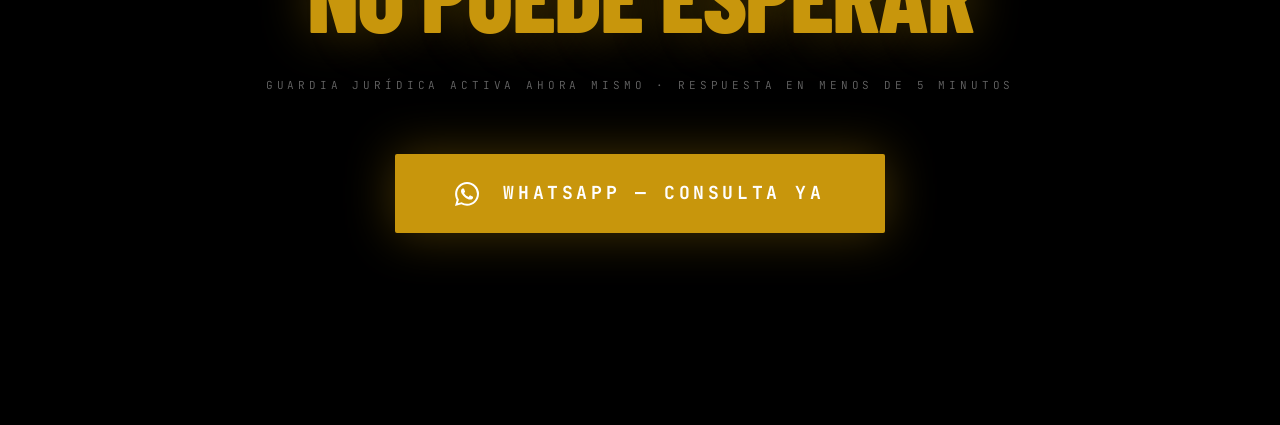
==== commit 0db8ae6f: "Actualización de número de contacto WhatsApp (+5491133181003) en todo el sitio" ====
--- a/urgencia/index.html
+++ b/urgencia/index.html
@@ -23,7 +23,7 @@
   "name": "Abogado Penalista - Guardia de Urgencias",
   "image": "https://buscoabogadopenalista.com/GSC%20image.png",
   "url": "https://buscoabogadopenalista.com/urgencia/",
-  "telephone": "+5491128011002",
+  "telephone": "+5491133181003",
   "address": {
     "@type": "PostalAddress",
     "streetAddress": "Carlos Pellegrini 713",
@@ -617,7 +617,7 @@
       <strong>Estamos activos ahora mismo.</strong> El tiempo corre. Y en lo penal, eso cambia todo. Este sitio reúne a los mejores abogados especialistas en derecho penal. Resolvé tu situación ahora, antes de que sea tarde.
     </p>
     <div class="hero-actions" style="justify-content: flex-start;">
-      <a href="https://wa.me/5491128011002" class="btn-primary" target="_blank" style="padding: 24px 60px; font-size: 16px;">
+      <a href="https://wa.me/5491133181003" class="btn-primary" target="_blank" style="padding: 24px 60px; font-size: 16px;">
         <svg width="24" height="24" viewBox="0 0 24 24" fill="currentColor" style="margin-right: 12px;"><path d="M17.472 14.382c-.297-.149-1.758-.867-2.03-.967-.273-.099-.471-.148-.67.15-.197.297-.767.966-.94 1.164-.173.199-.347.223-.644.075-.297-.15-1.255-.463-2.39-1.475-.883-.788-1.48-1.761-1.653-2.059-.173-.297-.018-.458.13-.606.134-.133.298-.347.446-.52.149-.174.198-.298.298-.497.099-.198.05-.371-.025-.52-.075-.149-.669-1.612-.916-2.207-.242-.579-.487-.5-.669-.51-.173-.008-.371-.01-.57-.01-.198 0-.52.074-.792.372-.272.297-1.04 1.016-1.04 2.479 0 1.462 1.065 2.875 1.213 3.074.149.198 2.096 3.2 5.077 4.487.709.306 1.262.489 1.694.625.712.227 1.36.195 1.871.118.571-.085 1.758-.719 2.006-1.413.248-.694.248-1.289.173-1.413-.074-.124-.272-.198-.57-.347m-5.421 7.403h-.004a9.87 9.87 0 01-5.031-1.378l-.361-.214-3.741.982.998-3.648-.235-.374a9.86 9.86 0 01-1.51-5.26c.001-5.45 4.436-9.884 9.888-9.884 2.64 0 5.122 1.03 6.988 2.898a9.825 9.825 0 012.893 6.994c-.003 5.45-4.437 9.884-9.885 9.884m8.413-18.297A11.815 11.815 0 0012.05 0C5.495 0 .104 5.396.101 11.954c0 2.096.549 4.145 1.595 5.945L0 24l6.335-1.652c1.728.948 3.69 1.446 5.71 1.447h.005c6.554 0 11.947-5.395 11.95-11.953a11.815 11.815 0 00-3.536-8.42"/></svg>
         WHATSAPP — CONSULTA YA
       </a>
@@ -662,7 +662,7 @@
     <p style="font-family: 'JetBrains Mono', monospace; font-size: 11px; letter-spacing: 0.35em; color: rgba(255,255,255,0.4); margin-bottom: 60px; text-transform: uppercase;">
       GUARDIA JURÍDICA ACTIVA AHORA MISMO · RESPUESTA EN MENOS DE 5 MINUTOS
     </p>
-    <a href="https://wa.me/5491128011002" class="btn-primary" style="padding: 24px 60px; font-size: 18px; background: var(--red); box-shadow: 0 0 50px var(--red-glow); border: none;">
+    <a href="https://wa.me/5491133181003" class="btn-primary" style="padding: 24px 60px; font-size: 18px; background: var(--red); box-shadow: 0 0 50px var(--red-glow); border: none;">
       <svg width="24" height="24" viewBox="0 0 24 24" fill="currentColor" style="margin-right: 12px;"><path d="M17.472 14.382c-.297-.149-1.758-.867-2.03-.967-.273-.099-.471-.148-.67.15-.197.297-.767.966-.94 1.164-.173.199-.347.223-.644.075-.297-.15-1.255-.463-2.39-1.475-.883-.788-1.48-1.761-1.653-2.059-.173-.297-.018-.458.13-.606.134-.133.298-.347.446-.52.149-.174.198-.298.298-.497.099-.198.05-.371-.025-.52-.075-.149-.669-1.612-.916-2.207-.242-.579-.487-.5-.669-.51-.173-.008-.371-.01-.57-.01-.198 0-.52.074-.792.372-.272.297-1.04 1.016-1.04 2.479 0 1.462 1.065 2.875 1.213 3.074.149.198 2.096 3.2 5.077 4.487.709.306 1.262.489 1.694.625.712.227 1.36.195 1.871.118.571-.085 1.758-.719 2.006-1.413.248-.694.248-1.289.173-1.413-.074-.124-.272-.198-.57-.347m-5.421 7.403h-.004a9.87 9.87 0 01-5.031-1.378l-.361-.214-3.741.982.998-3.648-.235-.374a9.86 9.86 0 01-1.51-5.26c.001-5.45 4.436-9.884 9.888-9.884 2.64 0 5.122 1.03 6.988 2.898a9.825 9.825 0 012.893 6.994c-.003 5.45-4.437 9.884-9.885 9.884m8.413-18.297A11.815 11.815 0 0012.05 0C5.495 0 .104 5.396.101 11.954c0 2.096.549 4.145 1.595 5.945L0 24l6.335-1.652c1.728.948 3.69 1.446 5.71 1.447h.005c6.554 0 11.947-5.395 11.95-11.953a11.815 11.815 0 00-3.536-8.42"/></svg>
       WHATSAPP — CONSULTA YA
     </a>
@@ -670,7 +670,7 @@
 </section>
 
 <!-- FLOATING WPP -->
-<a href="https://wa.me/5491128011002" class="float-wa" target="_blank" aria-label="Abrir WhatsApp">
+<a href="https://wa.me/5491133181003" class="float-wa" target="_blank" aria-label="Abrir WhatsApp">
   <svg viewBox="0 0 24 24"><path d="M17.472 14.382c-.297-.149-1.758-.867-2.03-.967-.273-.099-.471-.148-.67.15-.197.297-.767.966-.94 1.164-.173.199-.347.223-.644.075-.297-.15-1.255-.463-2.39-1.475-.883-.788-1.48-1.761-1.653-2.059-.173-.297-.018-.458.13-.606.134-.133.298-.347.446-.52.149-.174.198-.298.298-.497.099-.198.05-.371-.025-.52-.075-.149-.669-1.612-.916-2.207-.242-.579-.487-.5-.669-.51-.173-.008-.371-.01-.57-.01-.198 0-.52.074-.792.372-.272.297-1.04 1.016-1.04 2.479 0 1.462 1.065 2.875 1.213 3.074.149.198 2.096 3.2 5.077 4.487.709.306 1.262.489 1.694.625.712.227 1.36.195 1.871.118.571-.085 1.758-.719 2.006-1.413.248-.694.248-1.289.173-1.413-.074-.124-.272-.198-.57-.347m-5.421 7.403h-.004a9.87 9.87 0 01-5.031-1.378l-.361-.214-3.741.982.998-3.648-.235-.374a9.86 9.86 0 01-1.51-5.26c.001-5.45 4.436-9.884 9.888-9.884 2.64 0 5.122 1.03 6.988 2.898a9.825 9.825 0 012.893 6.994c-.003 5.45-4.437 9.884-9.885 9.884m8.413-18.297A11.815 11.815 0 0012.05 0C5.495 0 .104 5.396.101 11.954c0 2.096.549 4.145 1.595 5.945L0 24l6.335-1.652c1.728.948 3.69 1.446 5.71 1.447h.005c6.554 0 11.947-5.395 11.95-11.953a11.815 11.815 0 00-3.536-8.42"/></svg>
 </a>
 
@@ -697,7 +697,7 @@
     const name = this.elements['name'].value.trim();
     const phone = this.elements['phone'].value.trim();
     
-    const whatsappNumber = '5491128011002'; // Business WhatsApp
+    const whatsappNumber = '5491133181003'; // Business WhatsApp
     const text = `🚨 *URGENCIA PENAL* 🚨\n\n*Nombre:* ${name}\n*Teléfono:* ${phone}\n\n*Mensaje:* Necesito asistencia jurídica inmediata. Por favor contactarme a la brevedad.`;
     
     const encodedText = encodeURIComponent(text);
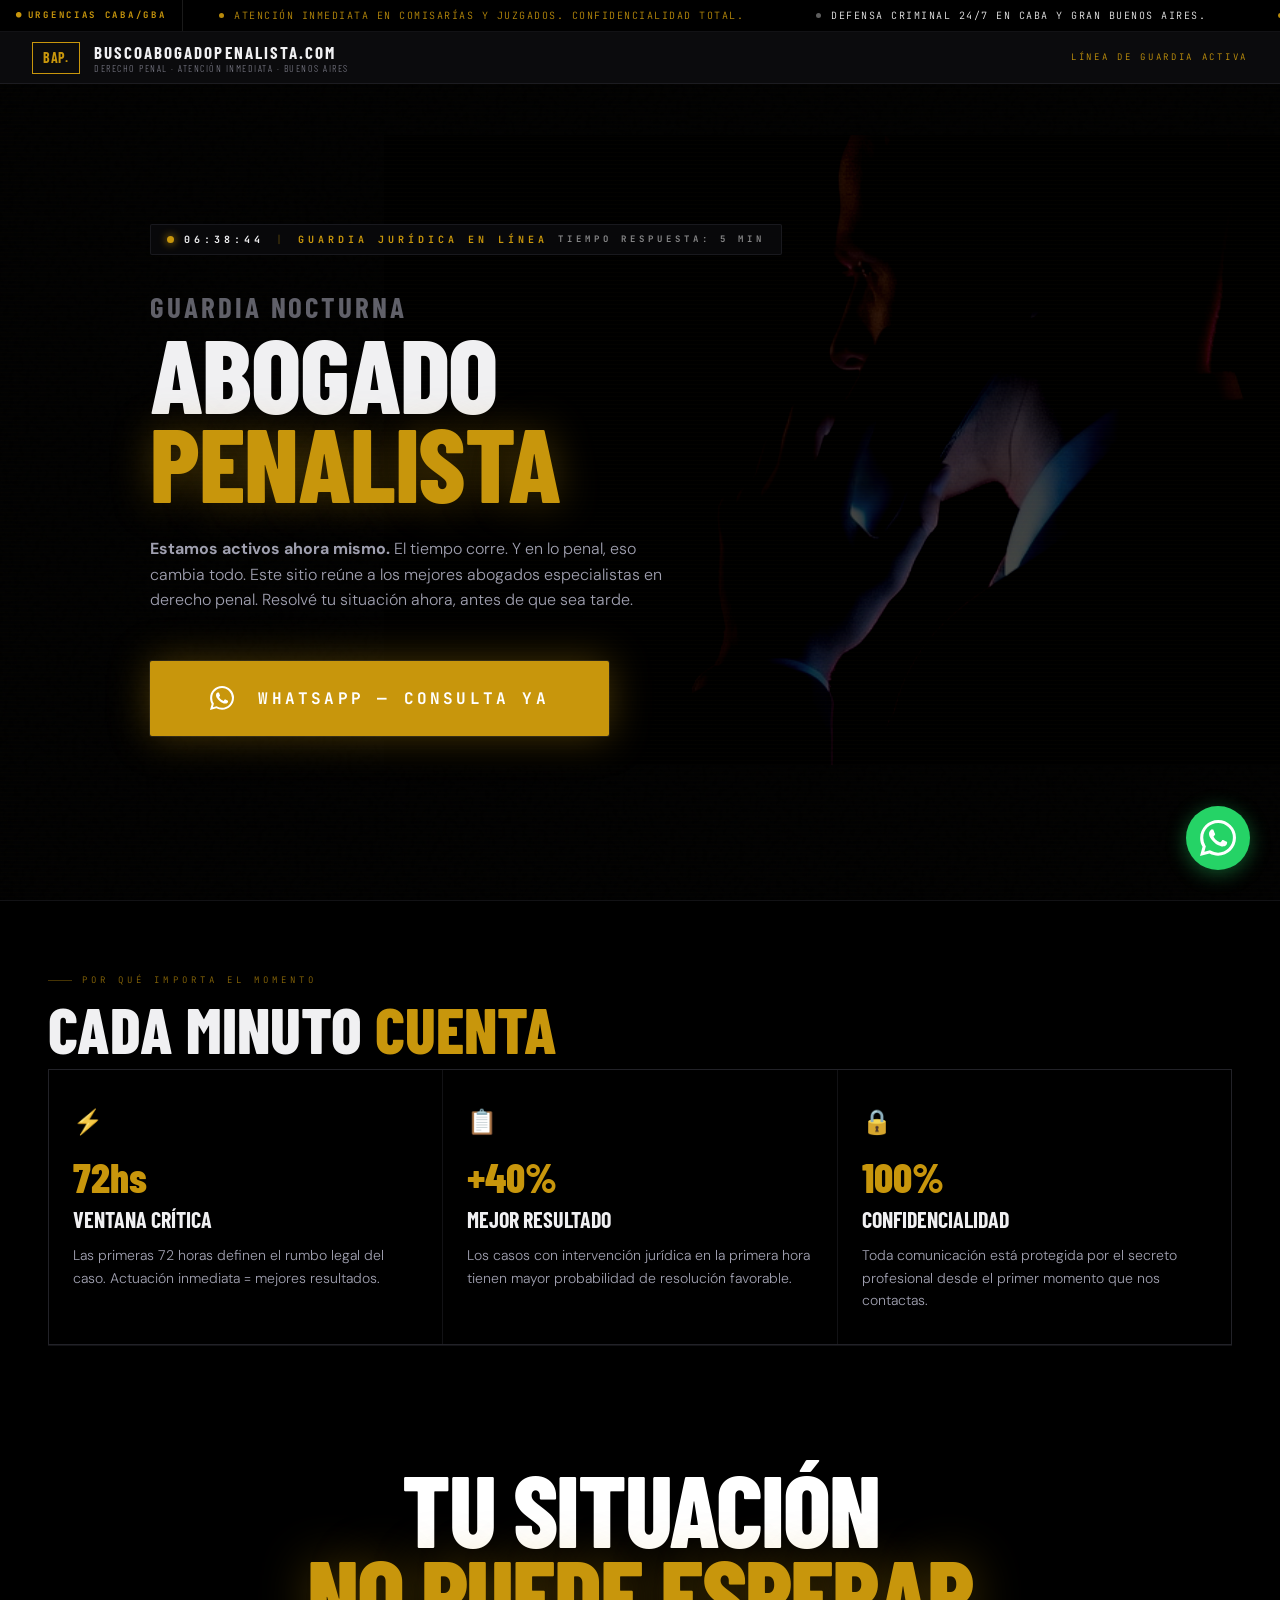
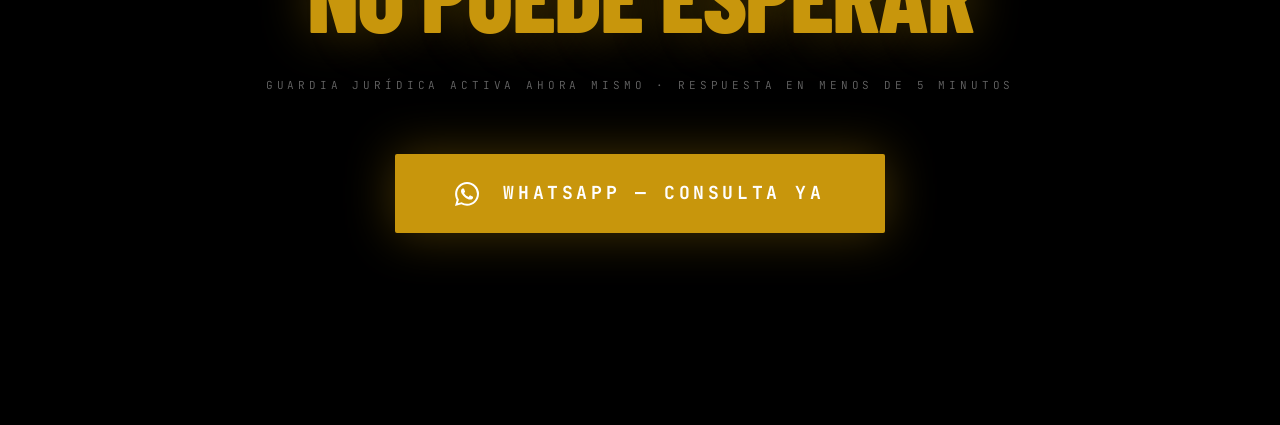
==== commit f81a240b: "style: update mobile hero section for urgency landing page" ====
--- a/urgencia/index.html
+++ b/urgencia/index.html
@@ -437,44 +437,54 @@
 
   /* ── HERO: compact ── */
   .hero {
-    padding: 80px 20px 50px; min-height: auto;
+    padding: 120px 24px 60px; min-height: 100vh; justify-content: center;
   }
   .hero-inner {
     padding: 0 !important;
   }
   .hero-bg {
-    height: 85vw;
-    object-position: 90% 10%;
-    transform: scale(1.1); transform-origin: center;
-    filter: brightness(0.2) contrast(1.15) sepia(20%) saturate(1.1);
+    height: 100%; width: 100%;
+    object-position: 85% 20%;
+    transform: scale(1);
+    filter: brightness(0.4) contrast(1.15) sepia(10%) saturate(1.2);
   }
   .live-badge {
     font-size: 8px; letter-spacing: 0.2em;
-    padding: 5px 10px; margin-bottom: 24px !important;
-    flex-wrap: wrap; gap: 6px;
-  }
-  .live-badge .lb-time { font-size: 8px; }
+    padding: 12px 16px; margin-bottom: 32px !important;
+    background: transparent !important;
+    border: 1px solid rgba(255,255,255,0.08) !important;
+    border-radius: 4px !important;
+    display: flex !important; flex-wrap: wrap !important; gap: 6px !important;
+    align-items: center; width: fit-content;
+  }
+  .live-badge .lb-dot { display: none; }
+  .live-badge span:nth-of-type(3) { color: var(--red) !important; }
+  .live-badge .lb-time { font-size: 8px; width: 100%; margin-top: 2px; color: var(--muted) !important; opacity: 1 !important; }
+  
   .hero-headline {
-    font-size: clamp(36px, 9vw, 52px) !important; line-height: 0.88 !important;
-    margin-bottom: 20px !important;
+    font-size: clamp(44px, 14vw, 56px) !important; line-height: 0.85 !important;
+    margin-bottom: 24px !important;
   }
   .hero-headline span:first-child {
-    font-size: clamp(12px, 3vw, 14px) !important;
-    letter-spacing: 0.15em !important; margin-bottom: 6px !important;
+    font-size: clamp(14px, 4vw, 16px) !important;
+    letter-spacing: 0.05em !important; margin-bottom: 4px !important;
+    color: var(--red) !important; opacity: 1 !important; text-shadow: none !important;
   }
   .hero-headline span:nth-child(2),
   .hero-headline span:nth-child(3) {
-    font-size: clamp(36px, 11vw, 52px) !important;
+    font-size: clamp(48px, 15vw, 64px) !important;
   }
   .hero p {
-    font-size: 14px !important; margin-bottom: 28px !important;
-    line-height: 1.6 !important;
+    font-size: 15px !important; margin-bottom: 36px !important;
+    line-height: 1.6 !important; padding-right: 10px;
   }
   .btn-primary {
-    padding: 16px 28px !important; font-size: 12px !important;
-    letter-spacing: 0.15em; width: 100%; max-width: 340px;
-    justify-content: center; border-radius: 6px;
-  }
+    padding: 18px 24px !important; font-size: 13px !important;
+    letter-spacing: 0.1em; width: 100%; max-width: none;
+    justify-content: center; border-radius: 8px !important;
+    box-shadow: none !important; background: var(--red) !important;
+  }
+  .btn-primary::after { display: none !important; }
   .btn-primary svg {
     width: 20px !important; height: 20px !important;
   }
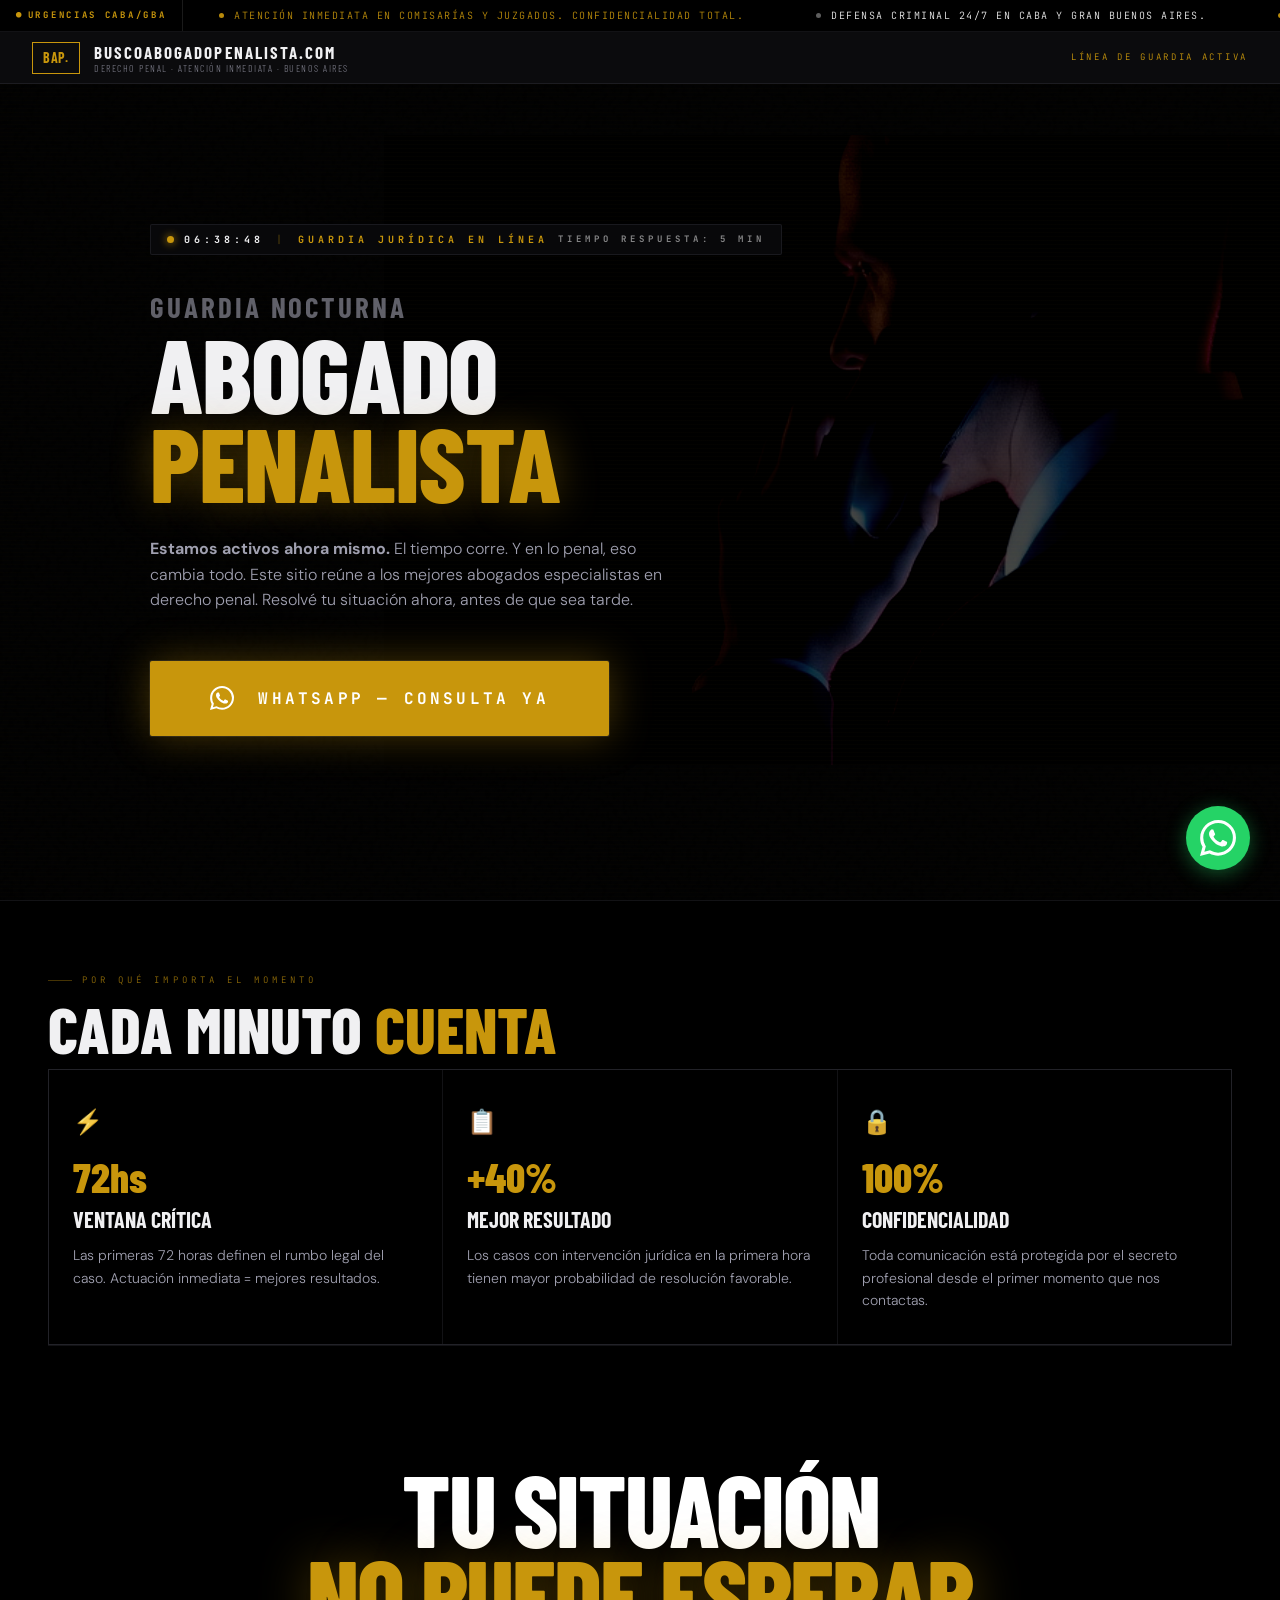
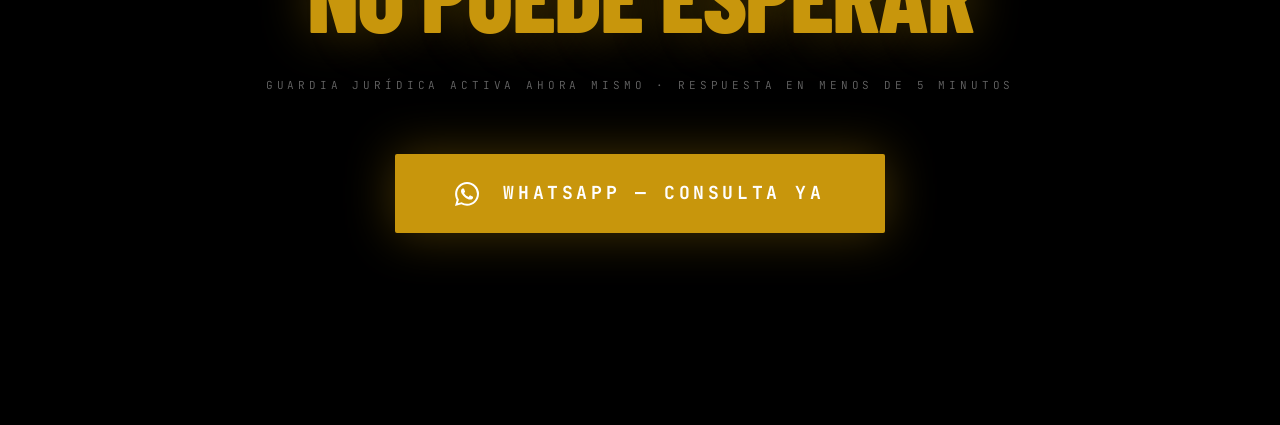
==== commit fffecb18: "style: fix background image position and visibility on mobile" ====
--- a/urgencia/index.html
+++ b/urgencia/index.html
@@ -443,10 +443,12 @@
     padding: 0 !important;
   }
   .hero-bg {
-    height: 100%; width: 100%;
-    object-position: 85% 20%;
-    transform: scale(1);
-    filter: brightness(0.4) contrast(1.15) sepia(10%) saturate(1.2);
+    height: 480px; width: 100%;
+    object-position: 100% 15%;
+    transform: none;
+    filter: brightness(0.85) contrast(1.1) sepia(5%) saturate(1.2);
+    -webkit-mask-image: linear-gradient(to bottom, rgba(0,0,0,1) 60%, rgba(0,0,0,0) 100%);
+    mask-image: linear-gradient(to bottom, rgba(0,0,0,1) 60%, rgba(0,0,0,0) 100%);
   }
   .live-badge {
     font-size: 8px; letter-spacing: 0.2em;
@@ -462,8 +464,8 @@
   .live-badge .lb-time { font-size: 8px; width: 100%; margin-top: 2px; color: var(--muted) !important; opacity: 1 !important; }
   
   .hero-headline {
-    font-size: clamp(44px, 14vw, 56px) !important; line-height: 0.85 !important;
-    margin-bottom: 24px !important;
+    font-size: clamp(40px, 12vw, 52px) !important; line-height: 0.85 !important;
+    margin-bottom: 24px !important; position: relative; z-index: 2;
   }
   .hero-headline span:first-child {
     font-size: clamp(14px, 4vw, 16px) !important;
@@ -472,17 +474,18 @@
   }
   .hero-headline span:nth-child(2),
   .hero-headline span:nth-child(3) {
-    font-size: clamp(48px, 15vw, 64px) !important;
+    font-size: clamp(42px, 12.5vw, 56px) !important;
   }
   .hero p {
     font-size: 15px !important; margin-bottom: 36px !important;
-    line-height: 1.6 !important; padding-right: 10px;
+    line-height: 1.6 !important; max-width: 95%; position: relative; z-index: 2;
   }
   .btn-primary {
     padding: 18px 24px !important; font-size: 13px !important;
     letter-spacing: 0.1em; width: 100%; max-width: none;
     justify-content: center; border-radius: 8px !important;
     box-shadow: none !important; background: var(--red) !important;
+    position: relative; z-index: 2;
   }
   .btn-primary::after { display: none !important; }
   .btn-primary svg {
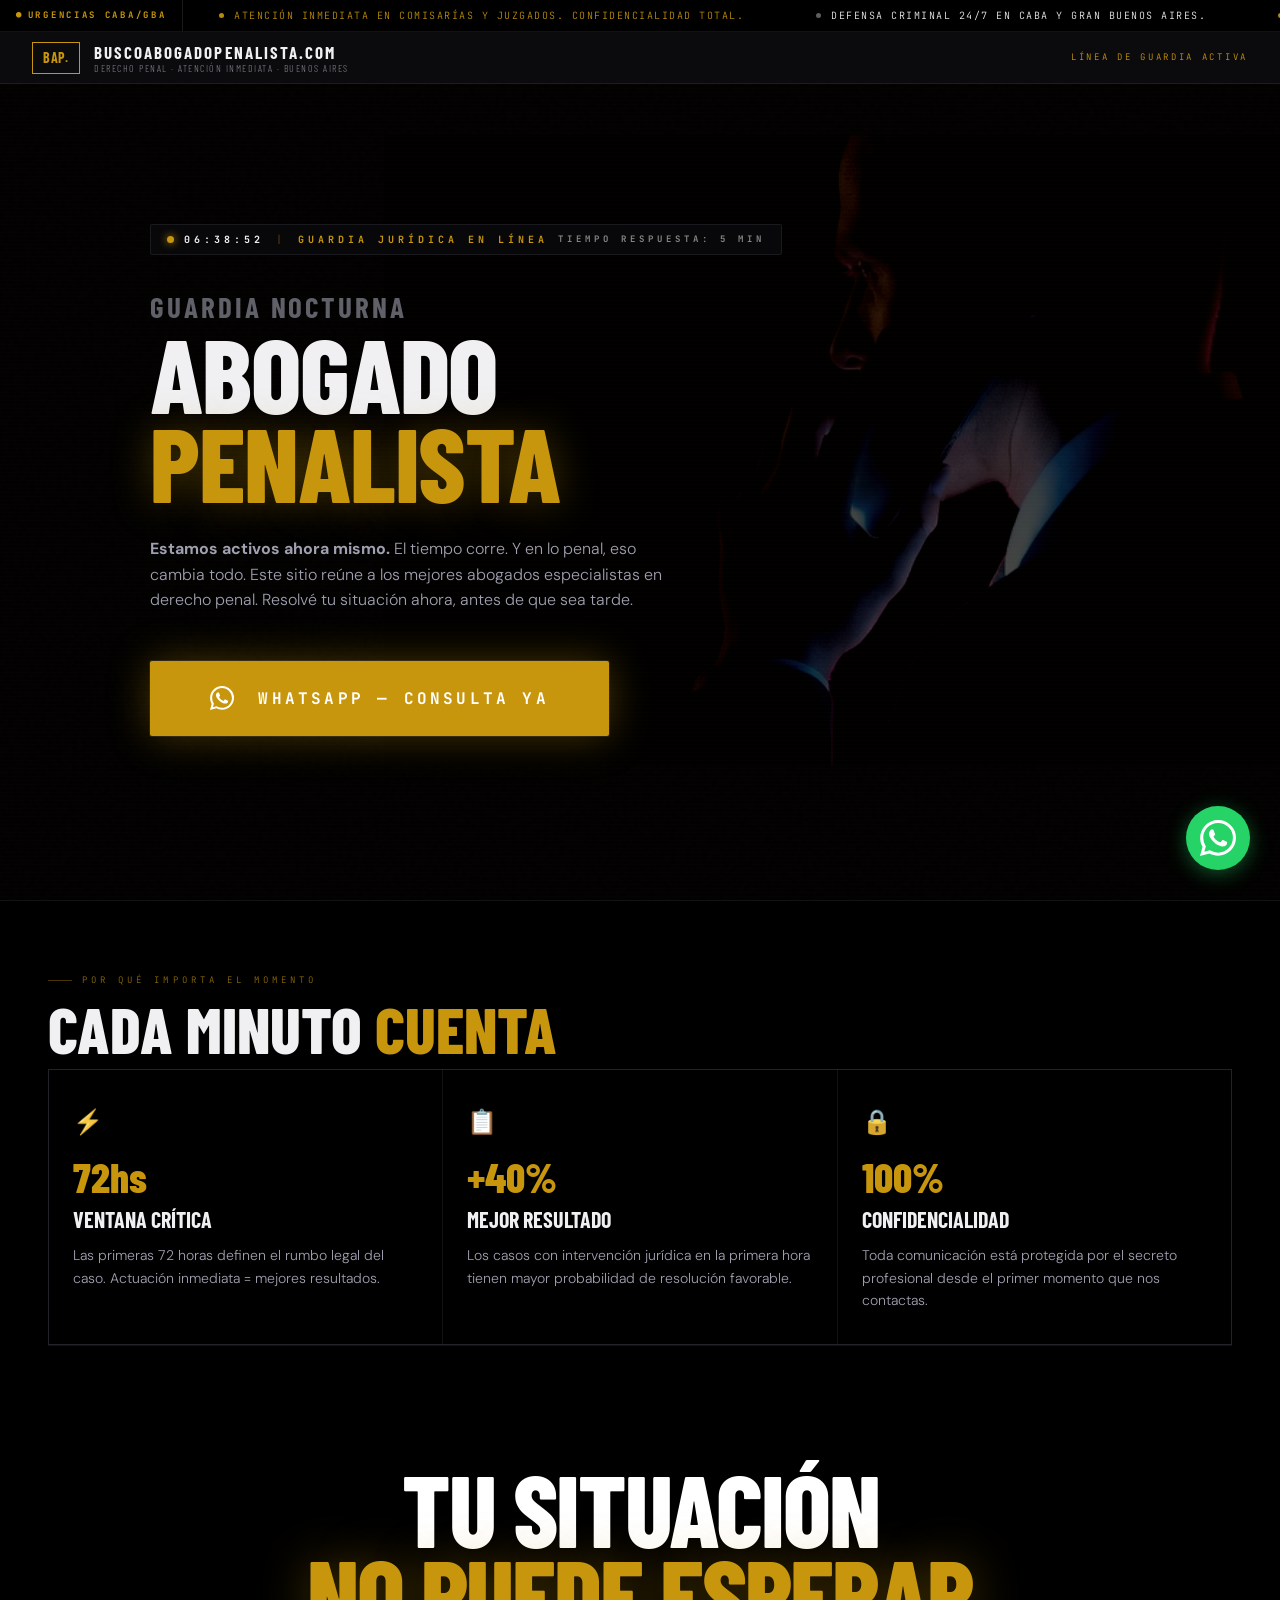
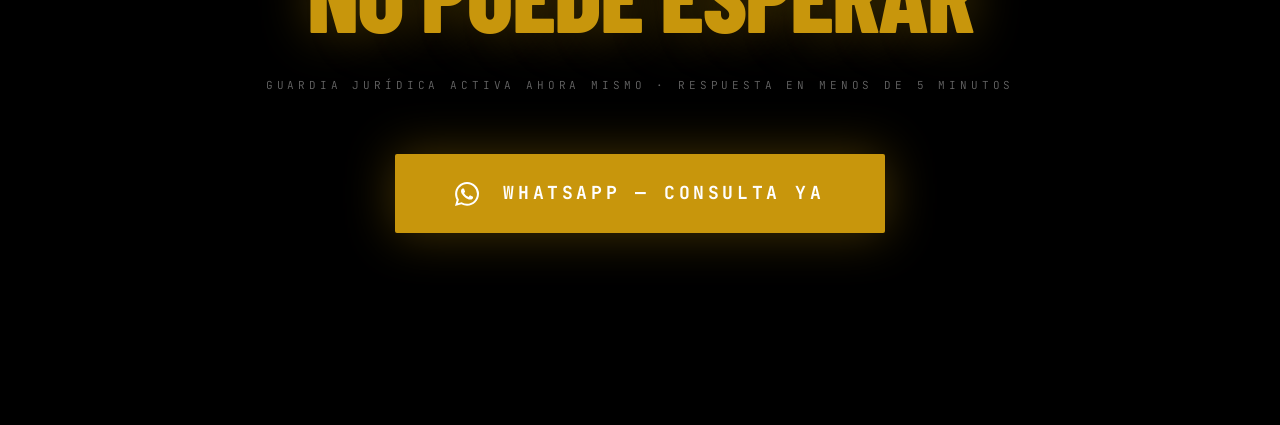
==== commit fdde04c4: "Implement direct WhatsApp links to reduce friction" ====
--- a/urgencia/index.html
+++ b/urgencia/index.html
@@ -630,7 +630,7 @@
       <strong>Estamos activos ahora mismo.</strong> El tiempo corre. Y en lo penal, eso cambia todo. Este sitio reúne a los mejores abogados especialistas en derecho penal. Resolvé tu situación ahora, antes de que sea tarde.
     </p>
     <div class="hero-actions" style="justify-content: flex-start;">
-      <a href="https://wa.me/5491133181003" class="btn-primary" target="_blank" style="padding: 24px 60px; font-size: 16px;">
+      <a href="#" onclick="window.enviarAWhatsApp(); return false;" class="btn-primary" style="padding: 24px 60px; font-size: 16px;">
         <svg width="24" height="24" viewBox="0 0 24 24" fill="currentColor" style="margin-right: 12px;"><path d="M17.472 14.382c-.297-.149-1.758-.867-2.03-.967-.273-.099-.471-.148-.67.15-.197.297-.767.966-.94 1.164-.173.199-.347.223-.644.075-.297-.15-1.255-.463-2.39-1.475-.883-.788-1.48-1.761-1.653-2.059-.173-.297-.018-.458.13-.606.134-.133.298-.347.446-.52.149-.174.198-.298.298-.497.099-.198.05-.371-.025-.52-.075-.149-.669-1.612-.916-2.207-.242-.579-.487-.5-.669-.51-.173-.008-.371-.01-.57-.01-.198 0-.52.074-.792.372-.272.297-1.04 1.016-1.04 2.479 0 1.462 1.065 2.875 1.213 3.074.149.198 2.096 3.2 5.077 4.487.709.306 1.262.489 1.694.625.712.227 1.36.195 1.871.118.571-.085 1.758-.719 2.006-1.413.248-.694.248-1.289.173-1.413-.074-.124-.272-.198-.57-.347m-5.421 7.403h-.004a9.87 9.87 0 01-5.031-1.378l-.361-.214-3.741.982.998-3.648-.235-.374a9.86 9.86 0 01-1.51-5.26c.001-5.45 4.436-9.884 9.888-9.884 2.64 0 5.122 1.03 6.988 2.898a9.825 9.825 0 012.893 6.994c-.003 5.45-4.437 9.884-9.885 9.884m8.413-18.297A11.815 11.815 0 0012.05 0C5.495 0 .104 5.396.101 11.954c0 2.096.549 4.145 1.595 5.945L0 24l6.335-1.652c1.728.948 3.69 1.446 5.71 1.447h.005c6.554 0 11.947-5.395 11.95-11.953a11.815 11.815 0 00-3.536-8.42"/></svg>
         WHATSAPP — CONSULTA YA
       </a>
@@ -675,7 +675,7 @@
     <p style="font-family: 'JetBrains Mono', monospace; font-size: 11px; letter-spacing: 0.35em; color: rgba(255,255,255,0.4); margin-bottom: 60px; text-transform: uppercase;">
       GUARDIA JURÍDICA ACTIVA AHORA MISMO · RESPUESTA EN MENOS DE 5 MINUTOS
     </p>
-    <a href="https://wa.me/5491133181003" class="btn-primary" style="padding: 24px 60px; font-size: 18px; background: var(--red); box-shadow: 0 0 50px var(--red-glow); border: none;">
+    <a href="#" onclick="window.enviarAWhatsApp(); return false;" class="btn-primary" style="padding: 24px 60px; font-size: 18px; background: var(--red); box-shadow: 0 0 50px var(--red-glow); border: none;">
       <svg width="24" height="24" viewBox="0 0 24 24" fill="currentColor" style="margin-right: 12px;"><path d="M17.472 14.382c-.297-.149-1.758-.867-2.03-.967-.273-.099-.471-.148-.67.15-.197.297-.767.966-.94 1.164-.173.199-.347.223-.644.075-.297-.15-1.255-.463-2.39-1.475-.883-.788-1.48-1.761-1.653-2.059-.173-.297-.018-.458.13-.606.134-.133.298-.347.446-.52.149-.174.198-.298.298-.497.099-.198.05-.371-.025-.52-.075-.149-.669-1.612-.916-2.207-.242-.579-.487-.5-.669-.51-.173-.008-.371-.01-.57-.01-.198 0-.52.074-.792.372-.272.297-1.04 1.016-1.04 2.479 0 1.462 1.065 2.875 1.213 3.074.149.198 2.096 3.2 5.077 4.487.709.306 1.262.489 1.694.625.712.227 1.36.195 1.871.118.571-.085 1.758-.719 2.006-1.413.248-.694.248-1.289.173-1.413-.074-.124-.272-.198-.57-.347m-5.421 7.403h-.004a9.87 9.87 0 01-5.031-1.378l-.361-.214-3.741.982.998-3.648-.235-.374a9.86 9.86 0 01-1.51-5.26c.001-5.45 4.436-9.884 9.888-9.884 2.64 0 5.122 1.03 6.988 2.898a9.825 9.825 0 012.893 6.994c-.003 5.45-4.437 9.884-9.885 9.884m8.413-18.297A11.815 11.815 0 0012.05 0C5.495 0 .104 5.396.101 11.954c0 2.096.549 4.145 1.595 5.945L0 24l6.335-1.652c1.728.948 3.69 1.446 5.71 1.447h.005c6.554 0 11.947-5.395 11.95-11.953a11.815 11.815 0 00-3.536-8.42"/></svg>
       WHATSAPP — CONSULTA YA
     </a>
@@ -683,7 +683,7 @@
 </section>
 
 <!-- FLOATING WPP -->
-<a href="https://wa.me/5491133181003" class="float-wa" target="_blank" aria-label="Abrir WhatsApp">
+<a href="#" onclick="window.enviarAWhatsApp(); return false;" class="float-wa" aria-label="Abrir WhatsApp">
   <svg viewBox="0 0 24 24"><path d="M17.472 14.382c-.297-.149-1.758-.867-2.03-.967-.273-.099-.471-.148-.67.15-.197.297-.767.966-.94 1.164-.173.199-.347.223-.644.075-.297-.15-1.255-.463-2.39-1.475-.883-.788-1.48-1.761-1.653-2.059-.173-.297-.018-.458.13-.606.134-.133.298-.347.446-.52.149-.174.198-.298.298-.497.099-.198.05-.371-.025-.52-.075-.149-.669-1.612-.916-2.207-.242-.579-.487-.5-.669-.51-.173-.008-.371-.01-.57-.01-.198 0-.52.074-.792.372-.272.297-1.04 1.016-1.04 2.479 0 1.462 1.065 2.875 1.213 3.074.149.198 2.096 3.2 5.077 4.487.709.306 1.262.489 1.694.625.712.227 1.36.195 1.871.118.571-.085 1.758-.719 2.006-1.413.248-.694.248-1.289.173-1.413-.074-.124-.272-.198-.57-.347m-5.421 7.403h-.004a9.87 9.87 0 01-5.031-1.378l-.361-.214-3.741.982.998-3.648-.235-.374a9.86 9.86 0 01-1.51-5.26c.001-5.45 4.436-9.884 9.888-9.884 2.64 0 5.122 1.03 6.988 2.898a9.825 9.825 0 012.893 6.994c-.003 5.45-4.437 9.884-9.885 9.884m8.413-18.297A11.815 11.815 0 0012.05 0C5.495 0 .104 5.396.101 11.954c0 2.096.549 4.145 1.595 5.945L0 24l6.335-1.652c1.728.948 3.69 1.446 5.71 1.447h.005c6.554 0 11.947-5.395 11.95-11.953a11.815 11.815 0 00-3.536-8.42"/></svg>
 </a>
 
@@ -703,6 +703,21 @@
 updateClock();
 
 // WHATSAPP QUCIK FORM
+window.enviarAWhatsApp = function(mensaje = "") {
+  const telefono = "5491133181003";
+  const esMovil = /iPhone|Android|iPad|iPod/i.test(navigator.userAgent);
+  const texto = encodeURIComponent(mensaje);
+  
+  let url = "";
+  if (esMovil) {
+    url = `whatsapp://send?phone=${telefono}&text=${texto}`;
+  } else {
+    url = `https://web.whatsapp.com/send?phone=${telefono}&text=${texto}`;
+  }
+  
+  window.open(url, '_blank');
+};
+
 const urgencyForm = document.getElementById('urgencyForm');
 if (urgencyForm) {
   urgencyForm.addEventListener('submit', function(e) {
@@ -710,13 +725,10 @@
     const name = this.elements['name'].value.trim();
     const phone = this.elements['phone'].value.trim();
     
-    const whatsappNumber = '5491133181003'; // Business WhatsApp
     const text = `🚨 *URGENCIA PENAL* 🚨\n\n*Nombre:* ${name}\n*Teléfono:* ${phone}\n\n*Mensaje:* Necesito asistencia jurídica inmediata. Por favor contactarme a la brevedad.`;
     
-    const encodedText = encodeURIComponent(text);
-    const whatsappUrl = `https://wa.me/${whatsappNumber}?text=${encodedText}`;
+    window.enviarAWhatsApp(text);
     
-    window.open(whatsappUrl, '_blank');
     this.reset();
   });
 }
